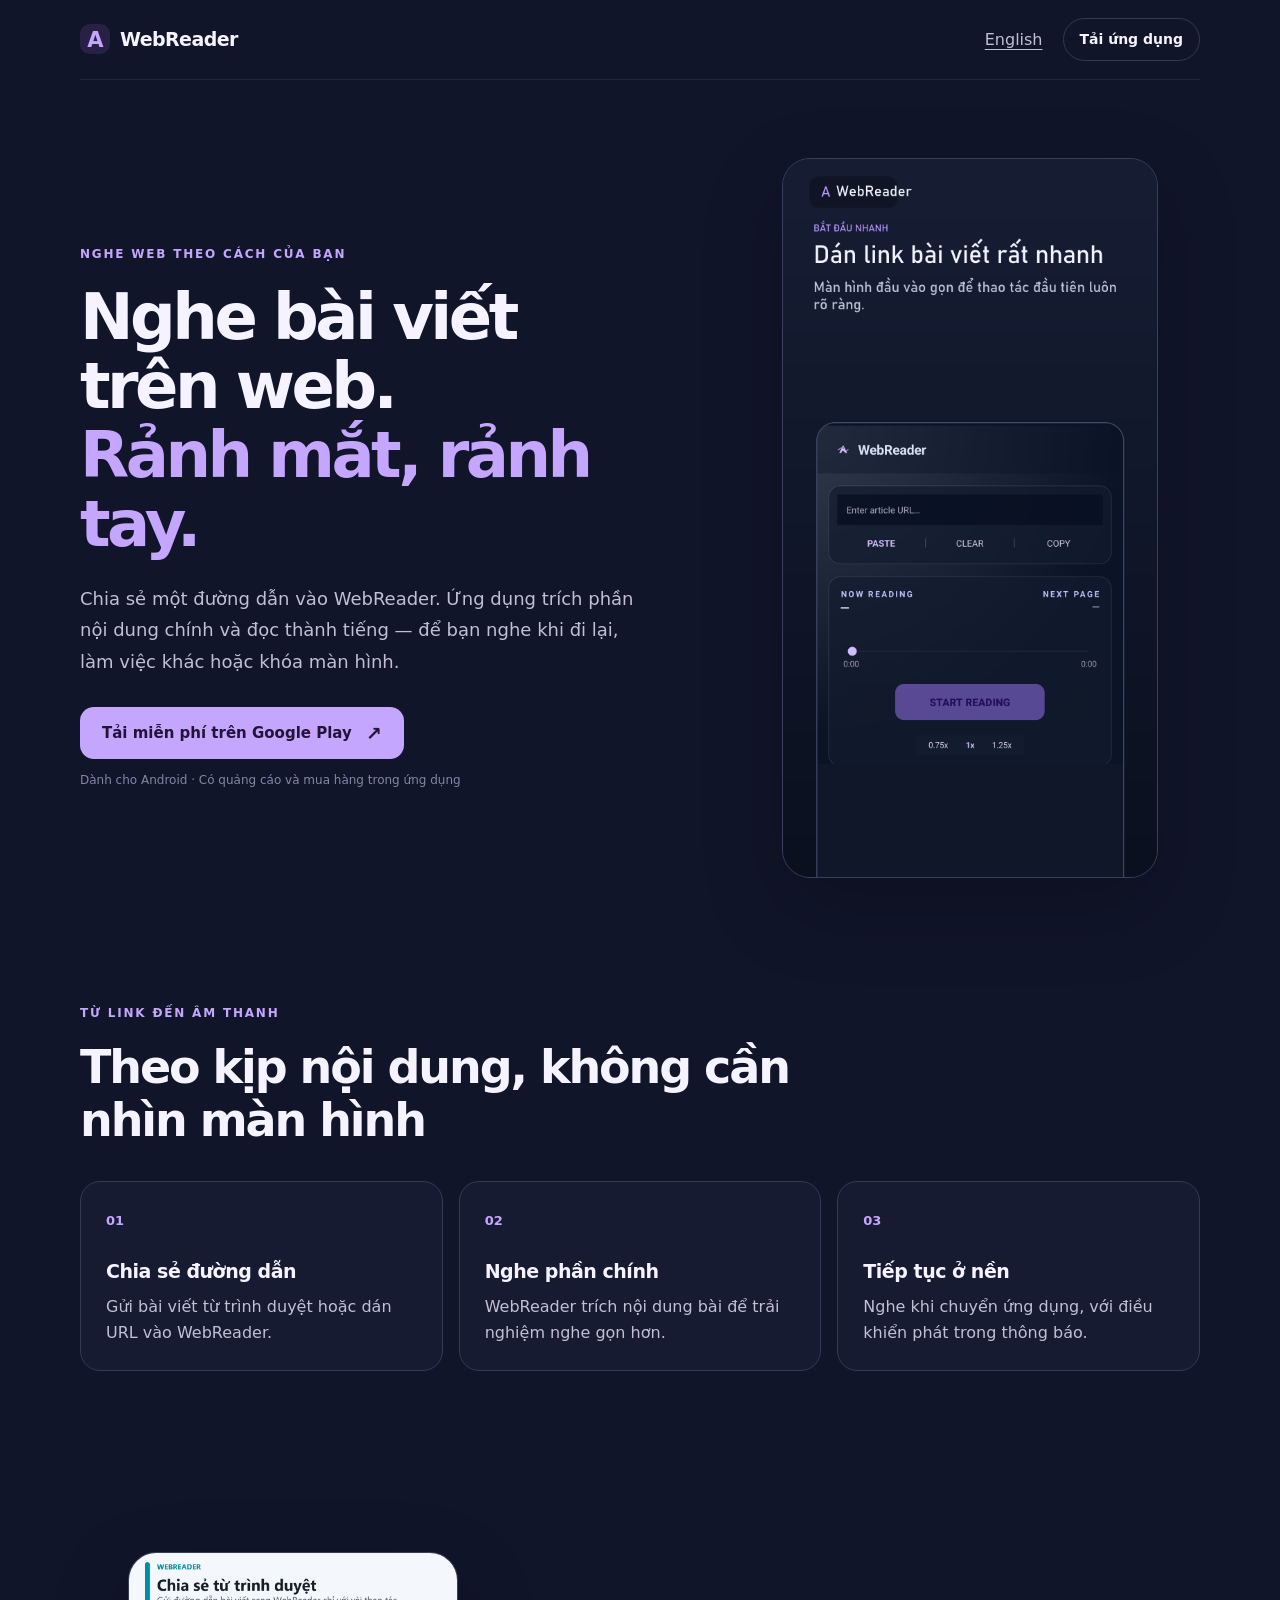
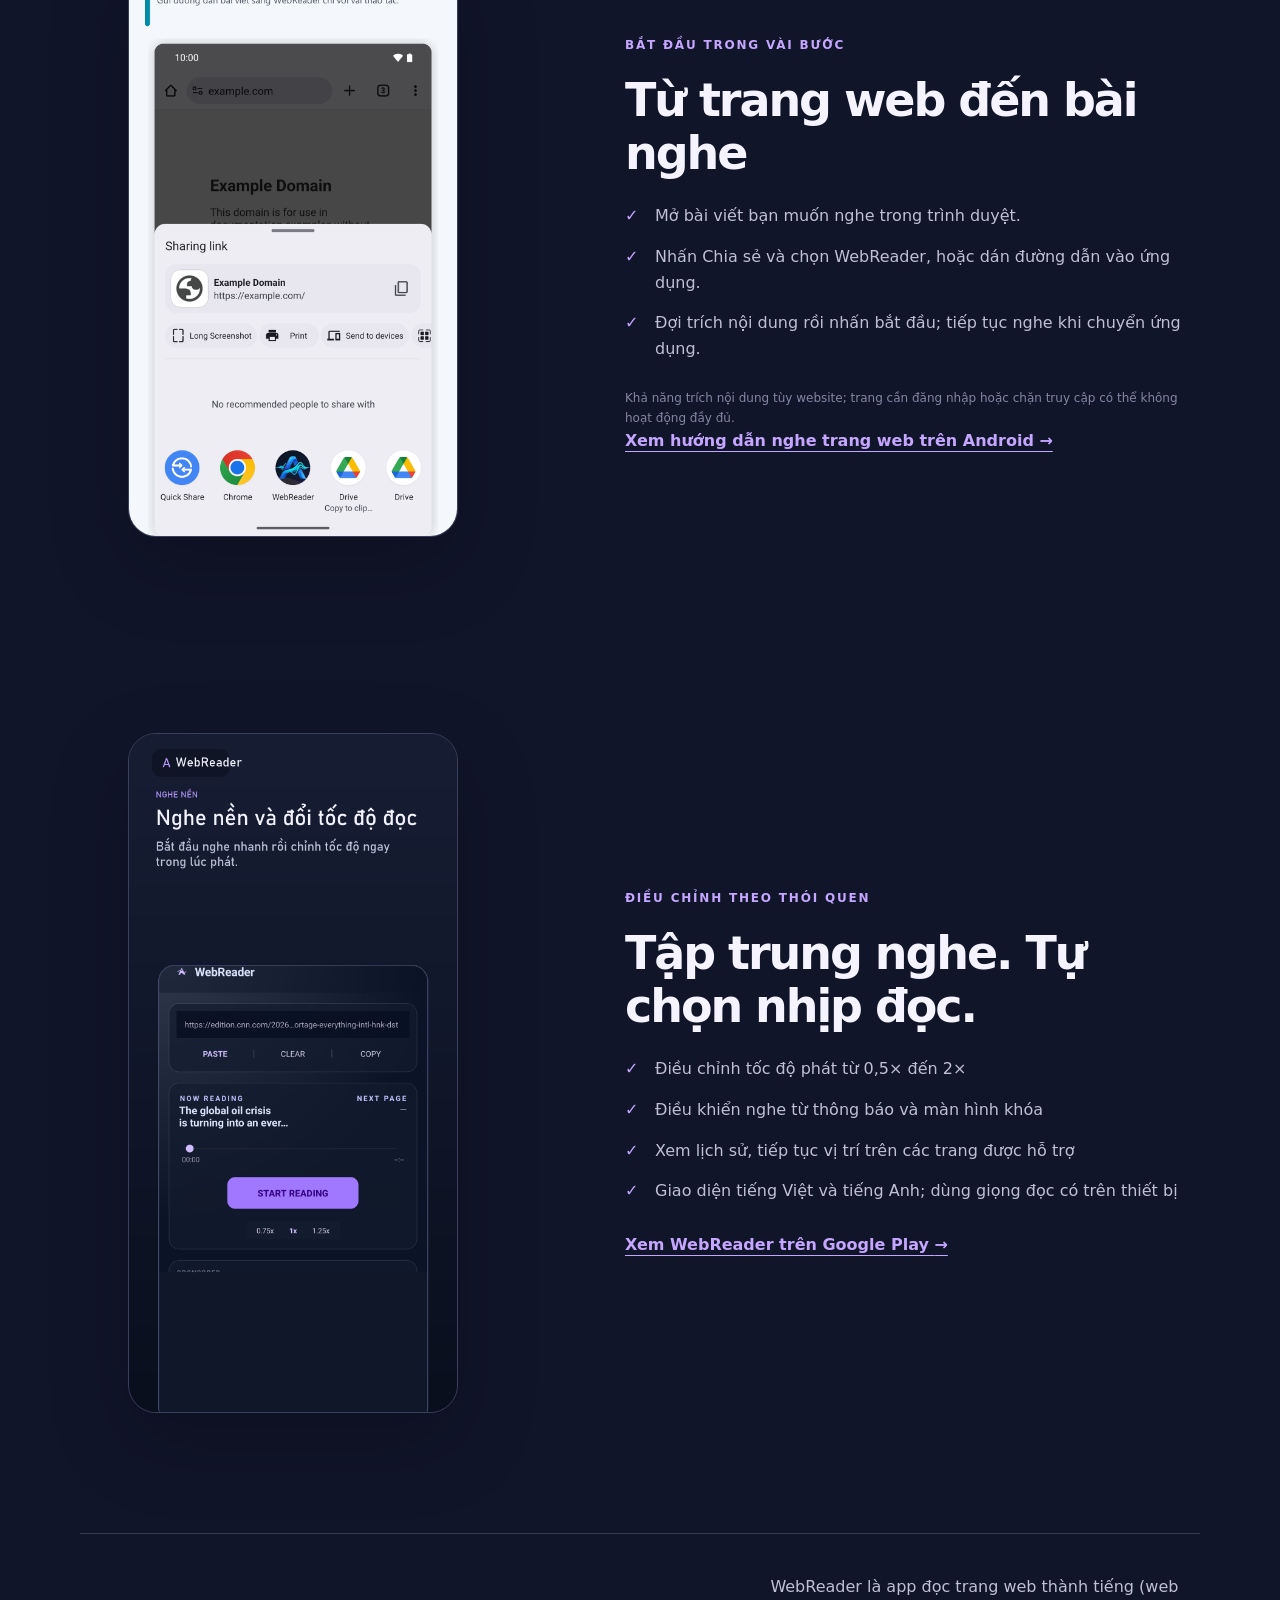
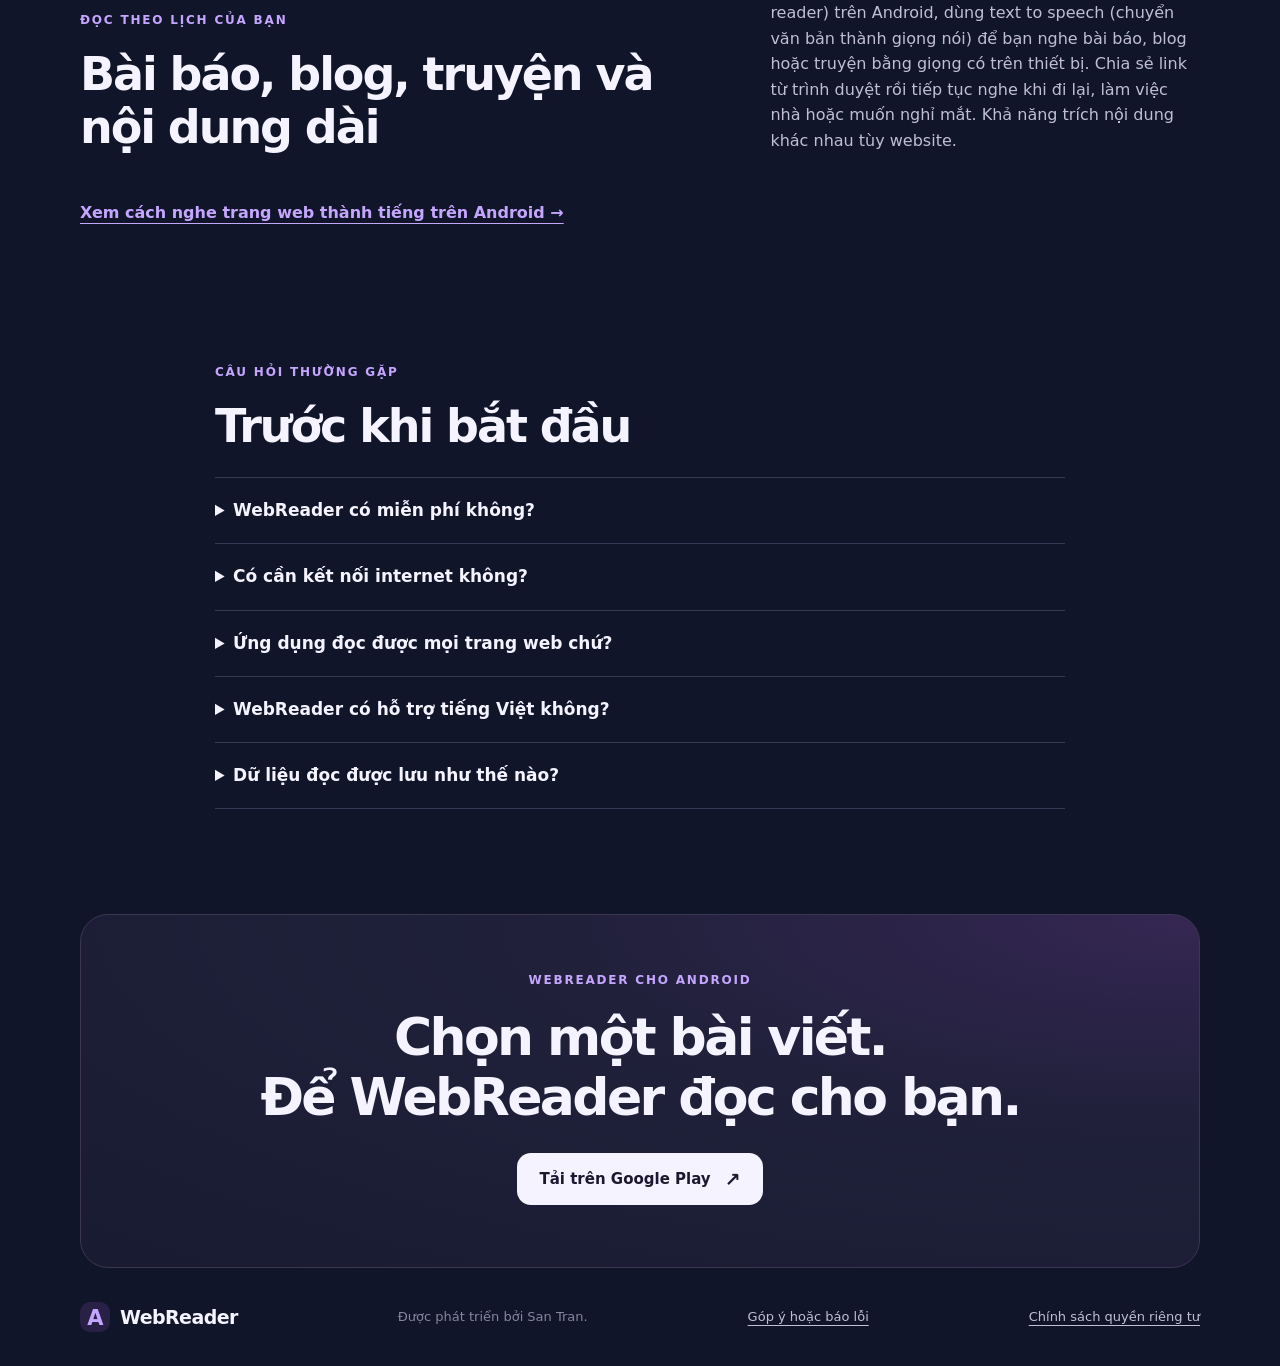
==== index.html @ 14d3d0b8 "Show the WebReader sharing workflow" ====
<!doctype html>
<html lang="vi">
  <head>
    <meta charset="utf-8">
    <meta name="viewport" content="width=device-width, initial-scale=1">
    <meta name="theme-color" content="#11152a">
    <meta name="google-site-verification" content="oUvBP5Vbdr_uQCwj5ApXAE2KVaRM1MOTeMYFkw8hy3c">
    <title>WebReader — App đọc trang web thành tiếng cho Android</title>
    <meta name="description" content="WebReader là app đọc trang web thành tiếng (web reader) trên Android, dùng text to speech để nghe bài viết với phát nền và chỉnh tốc độ.">
    <link rel="canonical" href="https://santndev.github.io/webreader-site/">
    <link rel="alternate" hreflang="vi-VN" href="https://santndev.github.io/webreader-site/">
    <link rel="alternate" hreflang="en-US" href="https://santndev.github.io/webreader-site/en-us/">
    <link rel="alternate" hreflang="x-default" href="https://santndev.github.io/webreader-site/">
    <meta property="og:type" content="website">
    <meta property="og:site_name" content="WebReader">
    <meta property="og:title" content="Nghe bài viết trên web bằng WebReader">
    <meta property="og:description" content="Chia sẻ một đường dẫn. Nghe bài viết khi đi lại, làm việc khác hoặc nghỉ mắt.">
    <meta property="og:url" content="https://santndev.github.io/webreader-site/">
    <meta property="og:image" content="https://santndev.github.io/webreader-site/assets/og-vi.png">
    <meta name="twitter:card" content="summary_large_image">
    <link rel="stylesheet" href="assets/site.css">
    <script type="application/ld+json">
      {"@context":"https://schema.org","@type":"SoftwareApplication","name":"WebReader: Đọc web thành tiếng","applicationCategory":"ProductivityApplication","operatingSystem":"Android","inLanguage":["vi","en"],"url":"https://santndev.github.io/webreader-site/","downloadUrl":"https://play.google.com/store/apps/details?id=com.tripslay.autoreadweb","sameAs":"https://play.google.com/store/apps/details?id=com.tripslay.autoreadweb"}
    </script>
  </head>
  <body>
    <a class="skip-link" href="#main">Đến nội dung chính</a>
    <header class="topbar wrap">
      <a class="brand" href="./" aria-label="WebReader trang chủ"><span class="brand-mark" aria-hidden="true">A</span> WebReader</a>
      <nav aria-label="Điều hướng chính">
        <a class="language" href="en-us/" lang="en">English</a>
        <a class="nav-cta" href="https://play.google.com/store/apps/details?id=com.tripslay.autoreadweb&amp;referrer=utm_source%3Dwebreader_site%26utm_campaign%3Dseo_launch_2026%26utm_content%3Dvi_page">Tải ứng dụng</a>
      </nav>
    </header>

    <main id="main">
      <section class="hero wrap">
        <div class="hero-copy">
          <p class="eyebrow">NGHE WEB THEO CÁCH CỦA BẠN</p>
          <h1>Nghe bài viết trên web.<br><span>Rảnh mắt, rảnh tay.</span></h1>
          <p class="lede">Chia sẻ một đường dẫn vào WebReader. Ứng dụng trích phần nội dung chính và đọc thành tiếng — để bạn nghe khi đi lại, làm việc khác hoặc khóa màn hình.</p>
          <a class="button" href="https://play.google.com/store/apps/details?id=com.tripslay.autoreadweb&amp;referrer=utm_source%3Dwebreader_site%26utm_campaign%3Dseo_launch_2026%26utm_content%3Dvi_hero">Tải miễn phí trên Google Play <span aria-hidden="true">↗</span></a>
          <p class="fine-print">Dành cho Android · Có quảng cáo và mua hàng trong ứng dụng</p>
        </div>
        <figure class="screen hero-screen">
          <img src="assets/vi-home.png" width="1080" height="2400" alt="Màn hình WebReader với ô nhập đường dẫn bài viết và nút bắt đầu đọc" fetchpriority="high">
        </figure>
      </section>

      <section class="benefits wrap" aria-labelledby="benefits-title">
        <p class="eyebrow">TỪ LINK ĐẾN ÂM THANH</p>
        <h2 id="benefits-title">Theo kịp nội dung, không cần nhìn màn hình</h2>
        <div class="benefit-grid">
          <article class="benefit"><span class="number">01</span><h3>Chia sẻ đường dẫn</h3><p>Gửi bài viết từ trình duyệt hoặc dán URL vào WebReader.</p></article>
          <article class="benefit"><span class="number">02</span><h3>Nghe phần chính</h3><p>WebReader trích nội dung bài để trải nghiệm nghe gọn hơn.</p></article>
          <article class="benefit"><span class="number">03</span><h3>Tiếp tục ở nền</h3><p>Nghe khi chuyển ứng dụng, với điều khiển phát trong thông báo.</p></article>
        </div>
      </section>

      <section class="feature wrap" aria-labelledby="how-title">
        <figure class="screen feature-screen">
          <img src="assets/vi-share.png" width="1080" height="2400" alt="Chia sẻ liên kết bài viết từ trình duyệt vào WebReader" loading="lazy">
        </figure>
        <div class="feature-copy">
          <p class="eyebrow">BẮT ĐẦU TRONG VÀI BƯỚC</p>
          <h2 id="how-title">Từ trang web đến bài nghe</h2>
          <ol class="check-list">
            <li>Mở bài viết bạn muốn nghe trong trình duyệt.</li>
            <li>Nhấn Chia sẻ và chọn WebReader, hoặc dán đường dẫn vào ứng dụng.</li>
            <li>Đợi trích nội dung rồi nhấn bắt đầu; tiếp tục nghe khi chuyển ứng dụng.</li>
          </ol>
          <p class="fine-print">Khả năng trích nội dung tùy website; trang cần đăng nhập hoặc chặn truy cập có thể không hoạt động đầy đủ.</p>
          <a class="text-link" href="listen-to-web-pages-android/">Xem hướng dẫn nghe trang web trên Android →</a>
        </div>
      </section>

      <section class="feature wrap">
        <figure class="screen feature-screen">
          <img src="assets/vi-listen.png" width="1080" height="2400" alt="WebReader hiển thị bài viết đang nghe, thanh tiến độ và nút điều khiển phát" loading="lazy">
        </figure>
        <div class="feature-copy">
          <p class="eyebrow">ĐIỀU CHỈNH THEO THÓI QUEN</p>
          <h2>Tập trung nghe. Tự chọn nhịp đọc.</h2>
          <ul class="check-list">
            <li>Điều chỉnh tốc độ phát từ 0,5× đến 2×</li>
            <li>Điều khiển nghe từ thông báo và màn hình khóa</li>
            <li>Xem lịch sử, tiếp tục vị trí trên các trang được hỗ trợ</li>
            <li>Giao diện tiếng Việt và tiếng Anh; dùng giọng đọc có trên thiết bị</li>
          </ul>
          <a class="text-link" href="https://play.google.com/store/apps/details?id=com.tripslay.autoreadweb&amp;referrer=utm_source%3Dwebreader_site%26utm_campaign%3Dseo_launch_2026%26utm_content%3Dvi_features">Xem WebReader trên Google Play <span aria-hidden="true">→</span></a>
        </div>
      </section>

      <section class="use-cases wrap">
        <div><p class="eyebrow">ĐỌC THEO LỊCH CỦA BẠN</p><h2>Bài báo, blog, truyện và nội dung dài</h2></div>
        <p>WebReader là app đọc trang web thành tiếng (web reader) trên Android, dùng text to speech (chuyển văn bản thành giọng nói) để bạn nghe bài báo, blog hoặc truyện bằng giọng có trên thiết bị. Chia sẻ link từ trình duyệt rồi tiếp tục nghe khi đi lại, làm việc nhà hoặc muốn nghỉ mắt. Khả năng trích nội dung khác nhau tùy website.</p>
        <p><a class="text-link" href="listen-to-web-pages-android/">Xem cách nghe trang web thành tiếng trên Android →</a></p>
      </section>

      <section class="faq wrap" aria-labelledby="faq-title">
        <p class="eyebrow">CÂU HỎI THƯỜNG GẶP</p>
        <h2 id="faq-title">Trước khi bắt đầu</h2>
        <details><summary>WebReader có miễn phí không?</summary><p>Có thể tải ứng dụng miễn phí. Ứng dụng có quảng cáo và một số tính năng mua trong ứng dụng; Google Play hiển thị giá và thông tin trước khi mua.</p></details>
        <details><summary>Có cần kết nối internet không?</summary><p>Cần internet để tải nội dung từ đường dẫn web. Giọng đọc có thể cần mạng hoặc hoạt động ngoại tuyến tùy vào giọng và bộ máy TTS trên thiết bị.</p></details>
        <details><summary>Ứng dụng đọc được mọi trang web chứ?</summary><p>Không phải lúc nào cũng vậy. Trang yêu cầu đăng nhập, chặn truy cập hoặc tải nội dung theo cách đặc biệt có thể không trích được đầy đủ.</p></details>
        <details><summary>WebReader có hỗ trợ tiếng Việt không?</summary><p>Có giao diện tiếng Việt và tiếng Anh. Giọng đọc phụ thuộc vào các giọng TTS được cài đặt và hỗ trợ trên thiết bị Android.</p></details>
        <details><summary>Dữ liệu đọc được lưu như thế nào?</summary><p>Lịch sử và tiến độ đọc được lưu trên thiết bị. Google Ads và Firebase có thể xử lý một số dữ liệu thiết bị, hoạt động ứng dụng và chẩn đoán. Đọc <a href="privacy-policy.html">Chính sách quyền riêng tư</a> để biết chi tiết.</p></details>
      </section>

      <section class="last-cta wrap">
        <p class="eyebrow">WEBREADER CHO ANDROID</p>
        <h2>Chọn một bài viết.<br>Để WebReader đọc cho bạn.</h2>
        <a class="button button-light" href="https://play.google.com/store/apps/details?id=com.tripslay.autoreadweb&amp;referrer=utm_source%3Dwebreader_site%26utm_campaign%3Dseo_launch_2026%26utm_content%3Dvi_footer">Tải trên Google Play <span aria-hidden="true">↗</span></a>
      </section>
    </main>

    <footer class="footer wrap"><a class="brand" href="./"><span class="brand-mark" aria-hidden="true">A</span> WebReader</a><p>Được phát triển bởi San Tran.</p><a href="mailto:admin@tripslay.com?subject=G%C3%B3p%20%C3%BD%20WebReader">Góp ý hoặc báo lỗi</a><a href="privacy-policy.html">Chính sách quyền riêng tư</a></footer>
  </body>
</html>
---- assets/site.css ----
:root {
  color-scheme: dark;
  --ink: #f4f3ff;
  --muted: #c0bfd4;
  --muted-dark: #8585a4;
  --surface: #171b32;
  --surface-raised: #1e2340;
  --purple: #c5a6ff;
  --purple-dark: #22143d;
  --line: #343954;
  --page: #11152a;
  font-family: Inter, ui-sans-serif, system-ui, -apple-system, BlinkMacSystemFont, "Segoe UI", sans-serif;
  font-synthesis: none;
  text-rendering: optimizeLegibility;
}

* { box-sizing: border-box; }
html { scroll-behavior: smooth; }
body { margin: 0; background: var(--page); color: var(--ink); line-height: 1.6; }
a { color: inherit; }
a:focus-visible, summary:focus-visible { outline: 3px solid var(--purple); outline-offset: 4px; }
.wrap { width: min(1120px, calc(100% - 48px)); margin-inline: auto; }
.skip-link { position: absolute; top: 8px; left: 8px; z-index: 5; padding: 10px 16px; transform: translateY(-150%); background: white; color: #111; }
.skip-link:focus { transform: translateY(0); }
.topbar { min-height: 80px; display: flex; align-items: center; justify-content: space-between; gap: 24px; border-bottom: 1px solid rgb(255 255 255 / 7%); }
.brand { display: inline-flex; align-items: center; gap: 10px; color: var(--ink); font-size: 19px; font-weight: 750; text-decoration: none; letter-spacing: -.03em; }
.brand-mark { display: grid; width: 30px; height: 30px; place-items: center; border-radius: 10px; background: #292145; color: var(--purple); font-size: 21px; }
nav { display: flex; align-items: center; gap: 20px; }
.language, .footer a:not(.brand) { color: var(--muted); text-decoration-thickness: 1px; text-underline-offset: 4px; }
.nav-cta { padding: 9px 16px; border: 1px solid var(--line); border-radius: 999px; color: var(--ink); font-size: 14px; font-weight: 650; text-decoration: none; }
.hero { display: grid; grid-template-columns: 1.1fr .9fr; align-items: center; gap: clamp(38px, 8vw, 96px); padding-block: 78px 96px; }
.hero-copy { max-width: 590px; }
.eyebrow { margin: 0 0 18px; color: var(--purple); font-size: 12px; font-weight: 760; letter-spacing: .15em; }
h1, h2, h3, p { margin-top: 0; }
h1 { margin-bottom: 24px; font-size: clamp(38px, 5.1vw, 64px); line-height: 1.08; letter-spacing: -.055em; }
h1 span { color: var(--purple); }
.lede { max-width: 565px; margin-bottom: 30px; color: var(--muted); font-size: 18px; line-height: 1.75; }
.button { display: inline-flex; align-items: center; gap: 14px; min-height: 52px; padding: 0 22px; border-radius: 14px; background: var(--purple); color: #211437; font-size: 15px; font-weight: 780; text-decoration: none; transition: transform .18s ease, background .18s ease; }
.button:hover { transform: translateY(-2px); background: #d3bcff; }
.button span { font-size: 19px; }
.fine-print { margin: 12px 0 0; color: var(--muted-dark); font-size: 12px; }
.screen { margin: 0; overflow: hidden; border: 1px solid #3a3f5d; border-radius: 28px; background: var(--surface); box-shadow: 0 28px 80px rgb(0 0 0 / 24%); }
.screen img { display: block; width: 100%; height: auto; }
.hero-screen { width: min(100%, 376px); justify-self: center; max-height: 720px; }
.benefits { padding-block: 30px 105px; }
.benefits h2, .feature h2, .use-cases h2, .faq h2 { max-width: 760px; margin-bottom: 34px; font-size: clamp(30px, 4vw, 46px); line-height: 1.15; letter-spacing: -.045em; }
.benefit-grid { display: grid; grid-template-columns: repeat(3, 1fr); gap: 16px; }
.benefit { min-height: 190px; padding: 25px; border: 1px solid var(--line); border-radius: 20px; background: var(--surface); }
.number { display: inline-flex; margin-bottom: 24px; color: var(--purple); font-size: 13px; font-weight: 750; }
.benefit h3 { margin-bottom: 8px; font-size: 19px; letter-spacing: -.025em; }
.benefit p, .use-cases > p { margin-bottom: 0; color: var(--muted); }
.feature { display: grid; grid-template-columns: .85fr 1.15fr; align-items: center; gap: clamp(44px, 10vw, 120px); padding-block: 76px 120px; }
.feature-screen { width: min(100%, 330px); justify-self: center; max-height: 680px; }
.feature-copy h2 { margin-bottom: 24px; }
.check-list { display: grid; gap: 15px; margin: 0 0 28px; padding: 0; list-style: none; color: var(--muted); }
.check-list li { position: relative; padding-left: 30px; }
.check-list li::before { position: absolute; left: 0; color: var(--purple); content: "✓"; font-weight: 800; }
.text-link { color: var(--purple); font-weight: 680; text-decoration-thickness: 1px; text-underline-offset: 5px; }
.use-cases { display: grid; grid-template-columns: 1.2fr .8fr; align-items: end; gap: 46px; padding-block: 40px 96px; border-top: 1px solid var(--line); }
.use-cases h2 { margin-bottom: 0; }
.faq { max-width: 850px; padding-block: 42px 105px; }
.faq h2 { margin-bottom: 24px; }
.faq details { border-top: 1px solid var(--line); }
.faq details:last-child { border-bottom: 1px solid var(--line); }
.faq summary { padding: 19px 30px 19px 0; cursor: pointer; font-size: 17px; font-weight: 650; }
.faq details p { max-width: 720px; padding: 0 30px 18px 0; color: var(--muted); }
.faq details p a { color: var(--purple); }
.last-cta { padding: 56px 24px 62px; border: 1px solid #3d3653; border-radius: 28px; background: radial-gradient(ellipse at top right, #352753 0, #20203a 42%, #191b32 100%); text-align: center; }
.last-cta h2 { margin: 0 auto 26px; font-size: clamp(33px, 5vw, 52px); line-height: 1.14; letter-spacing: -.05em; }
.button-light { background: var(--ink); color: #1d1830; }
.button-light:hover { background: white; }
.footer { display: flex; align-items: center; justify-content: space-between; gap: 22px; padding-block: 34px; color: var(--muted-dark); font-size: 13px; }
.footer p { margin: 0; }

@media (max-width: 760px) {
  .wrap { width: min(100% - 36px, 560px); }
  .topbar { min-height: 68px; }
  .topbar nav { gap: 13px; }
  .brand { font-size: 17px; }
  .nav-cta { padding: 8px 12px; font-size: 12px; }
  .hero { grid-template-columns: 1fr; gap: 42px; padding-block: 58px 74px; }
  h1 { font-size: clamp(39px, 10vw, 56px); }
  .lede { font-size: 16px; }
  .hero-screen { width: min(82%, 330px); }
  .benefits { padding-bottom: 72px; }
  .benefit-grid { grid-template-columns: 1fr; }
  .benefit { min-height: 0; }
  .number { margin-bottom: 13px; }
  .feature { grid-template-columns: 1fr; gap: 40px; padding-block: 30px 76px; }
  .feature-screen { width: min(76%, 290px); }
  .use-cases { grid-template-columns: 1fr; gap: 20px; padding-block: 30px 72px; }
  .faq { padding-block: 32px 74px; }
  .footer { flex-wrap: wrap; }
  .footer p { order: 3; flex-basis: 100%; }
}

@media (prefers-reduced-motion: reduce) {
  html { scroll-behavior: auto; }
  *, *::before, *::after { transition-duration: .01ms !important; }
}
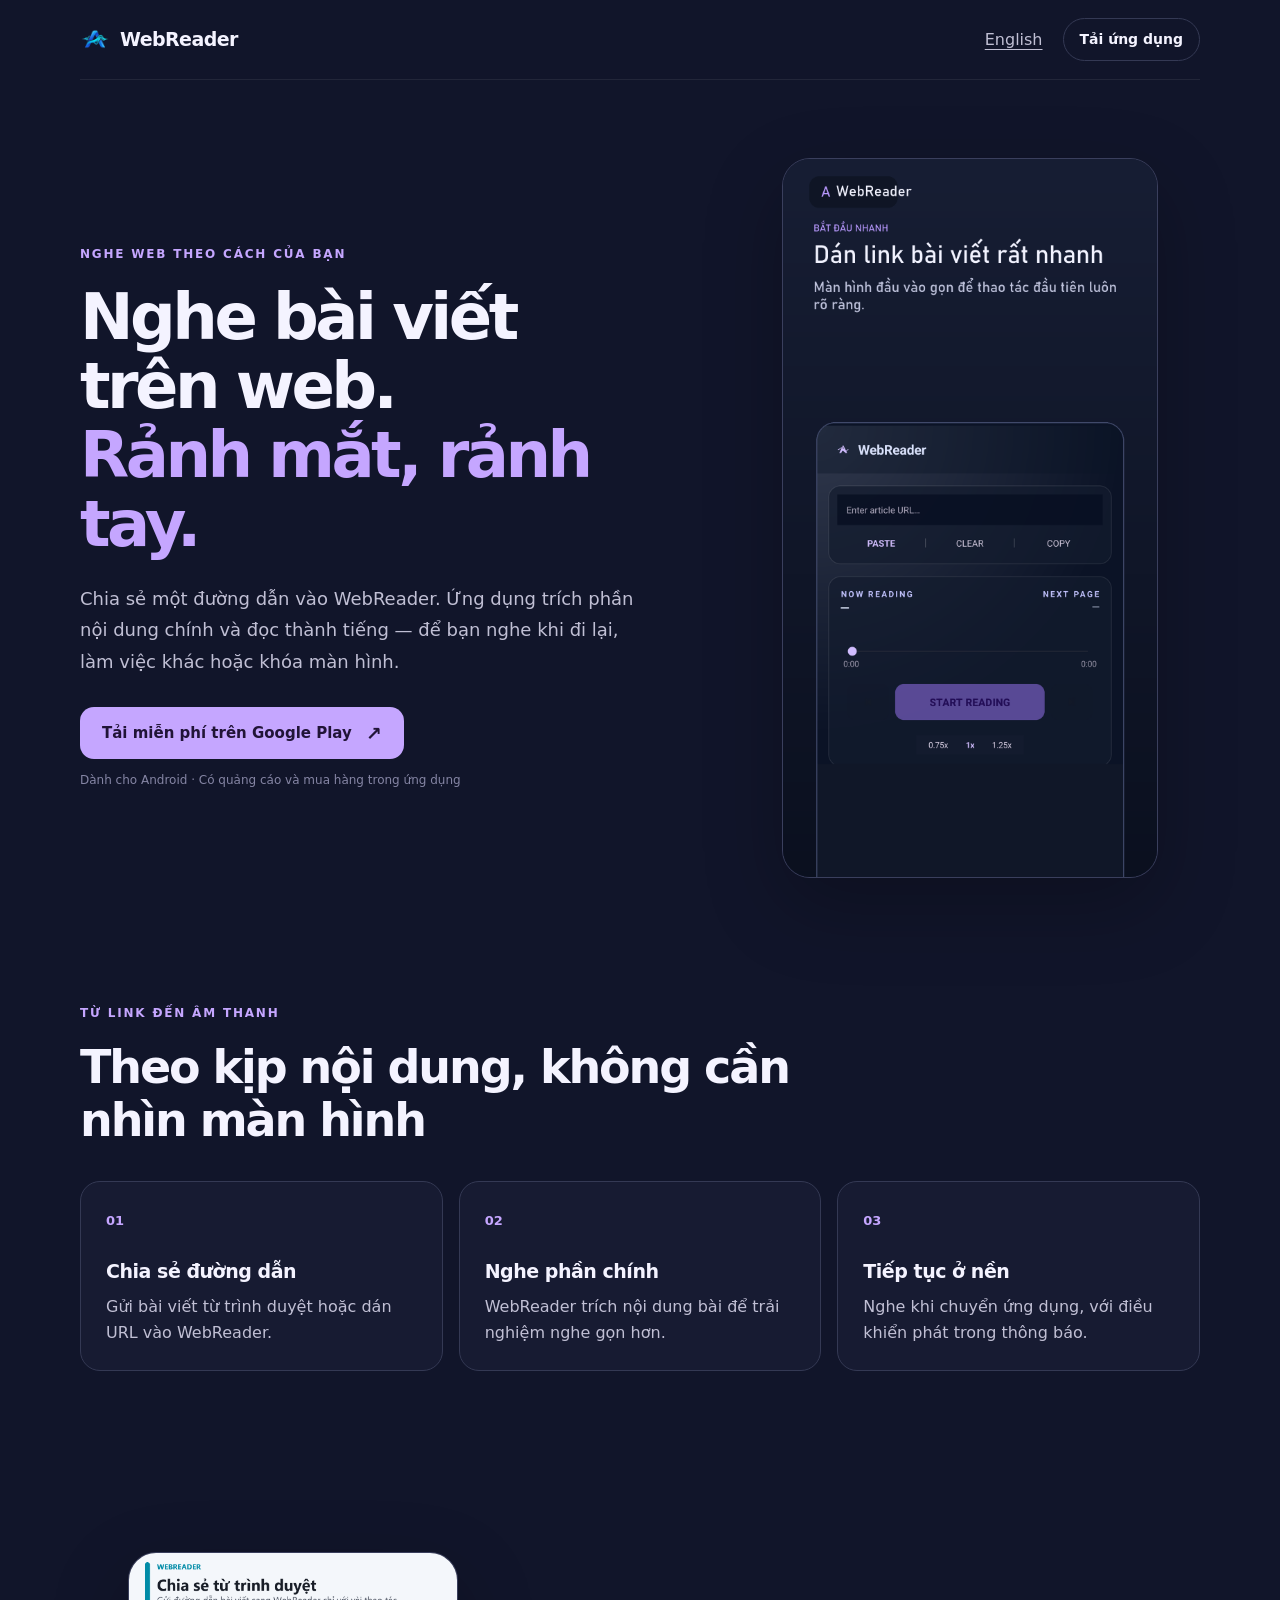
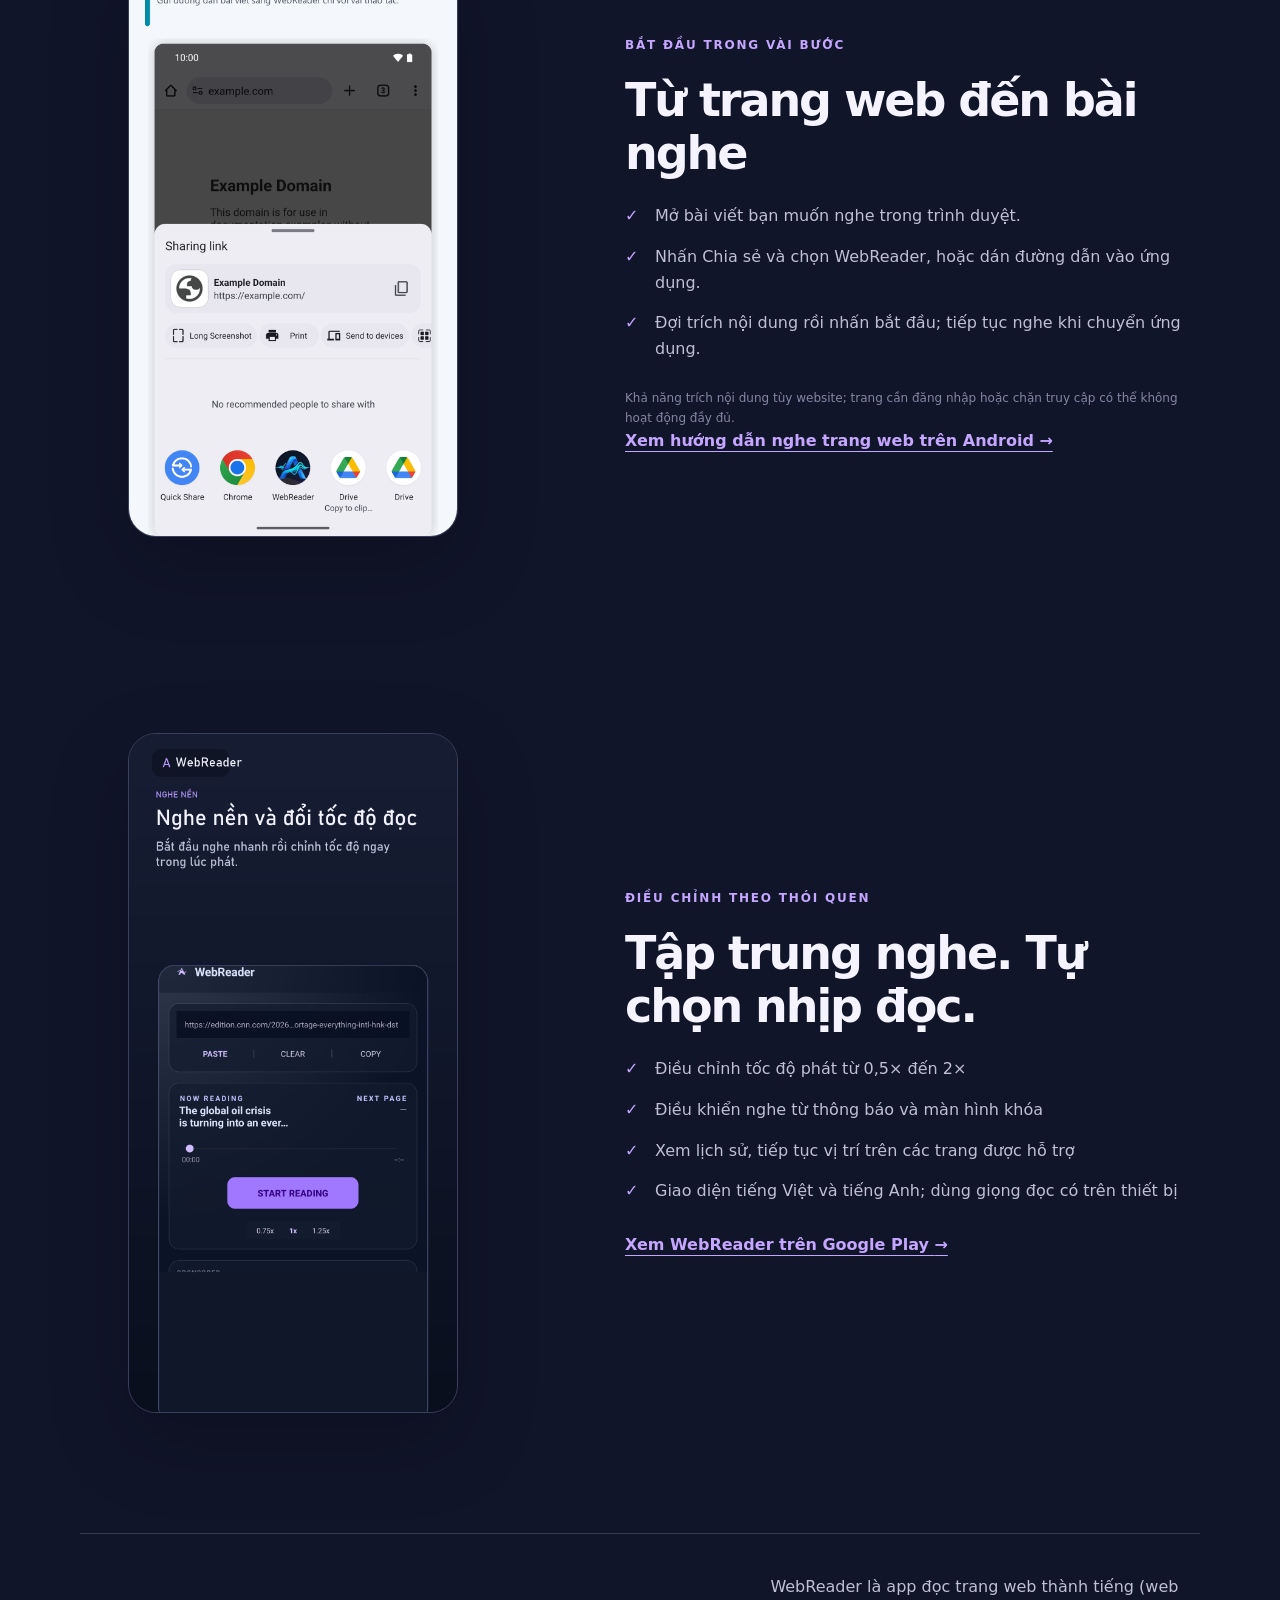
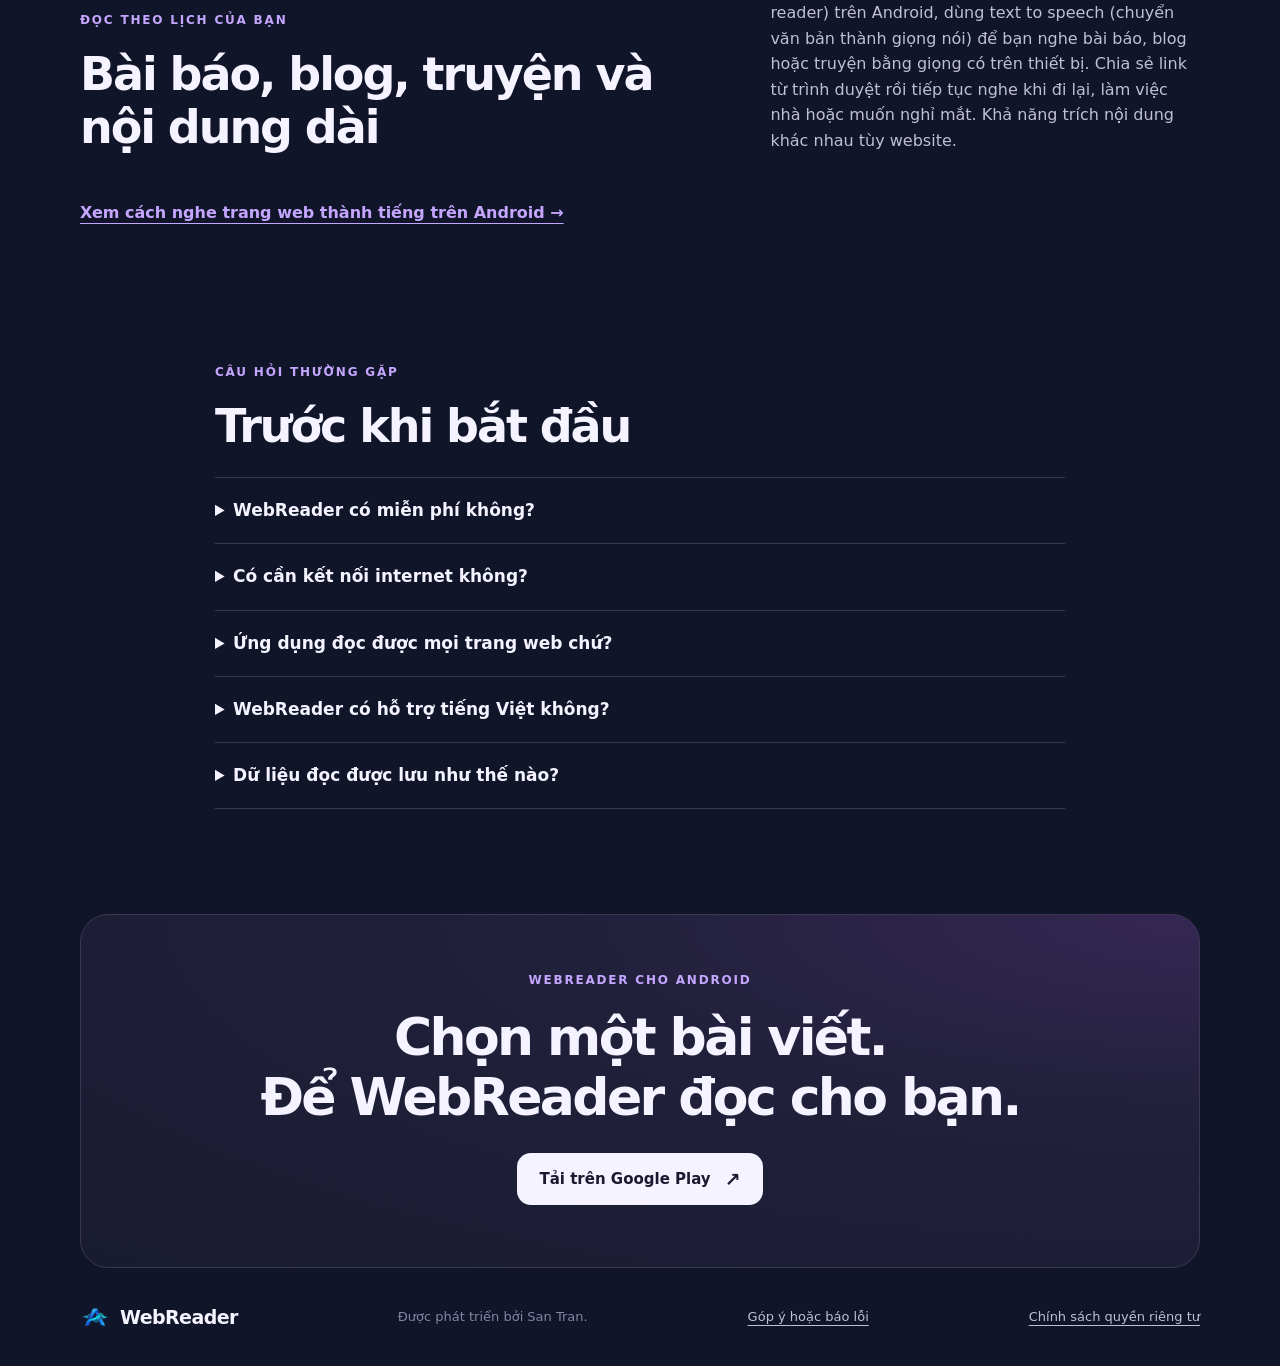
==== commit a6ee5772: "Use the Android app logo on the website" ====
--- a/index.html
+++ b/index.html
@@ -4,6 +4,7 @@
     <meta charset="utf-8">
     <meta name="viewport" content="width=device-width, initial-scale=1">
     <meta name="theme-color" content="#11152a">
+    <link rel="icon" type="image/png" href="assets/favicon.png">
     <meta name="google-site-verification" content="oUvBP5Vbdr_uQCwj5ApXAE2KVaRM1MOTeMYFkw8hy3c">
     <title>WebReader — App đọc trang web thành tiếng cho Android</title>
     <meta name="description" content="WebReader là app đọc trang web thành tiếng (web reader) trên Android, dùng text to speech để nghe bài viết với phát nền và chỉnh tốc độ.">
@@ -26,7 +27,7 @@
   <body>
     <a class="skip-link" href="#main">Đến nội dung chính</a>
     <header class="topbar wrap">
-      <a class="brand" href="./" aria-label="WebReader trang chủ"><span class="brand-mark" aria-hidden="true">A</span> WebReader</a>
+      <a class="brand" href="./" aria-label="WebReader trang chủ"><img class="brand-logo" src="assets/app-logo.png" alt="" width="30" height="30"> WebReader</a>
       <nav aria-label="Điều hướng chính">
         <a class="language" href="en-us/" lang="en">English</a>
         <a class="nav-cta" href="https://play.google.com/store/apps/details?id=com.tripslay.autoreadweb&amp;referrer=utm_source%3Dwebreader_site%26utm_campaign%3Dseo_launch_2026%26utm_content%3Dvi_page">Tải ứng dụng</a>
@@ -114,6 +115,6 @@
       </section>
     </main>
 
-    <footer class="footer wrap"><a class="brand" href="./"><span class="brand-mark" aria-hidden="true">A</span> WebReader</a><p>Được phát triển bởi San Tran.</p><a href="mailto:admin@tripslay.com?subject=G%C3%B3p%20%C3%BD%20WebReader">Góp ý hoặc báo lỗi</a><a href="privacy-policy.html">Chính sách quyền riêng tư</a></footer>
+    <footer class="footer wrap"><a class="brand" href="./"><img class="brand-logo" src="assets/app-logo.png" alt="" width="30" height="30"> WebReader</a><p>Được phát triển bởi San Tran.</p><a href="mailto:admin@tripslay.com?subject=G%C3%B3p%20%C3%BD%20WebReader">Góp ý hoặc báo lỗi</a><a href="privacy-policy.html">Chính sách quyền riêng tư</a></footer>
   </body>
 </html>
--- a/assets/site.css
+++ b/assets/site.css
@@ -24,7 +24,7 @@
 .skip-link:focus { transform: translateY(0); }
 .topbar { min-height: 80px; display: flex; align-items: center; justify-content: space-between; gap: 24px; border-bottom: 1px solid rgb(255 255 255 / 7%); }
 .brand { display: inline-flex; align-items: center; gap: 10px; color: var(--ink); font-size: 19px; font-weight: 750; text-decoration: none; letter-spacing: -.03em; }
-.brand-mark { display: grid; width: 30px; height: 30px; place-items: center; border-radius: 10px; background: #292145; color: var(--purple); font-size: 21px; }
+.brand-logo { display: block; width: 30px; height: 30px; object-fit: contain; }
 nav { display: flex; align-items: center; gap: 20px; }
 .language, .footer a:not(.brand) { color: var(--muted); text-decoration-thickness: 1px; text-underline-offset: 4px; }
 .nav-cta { padding: 9px 16px; border: 1px solid var(--line); border-radius: 999px; color: var(--ink); font-size: 14px; font-weight: 650; text-decoration: none; }
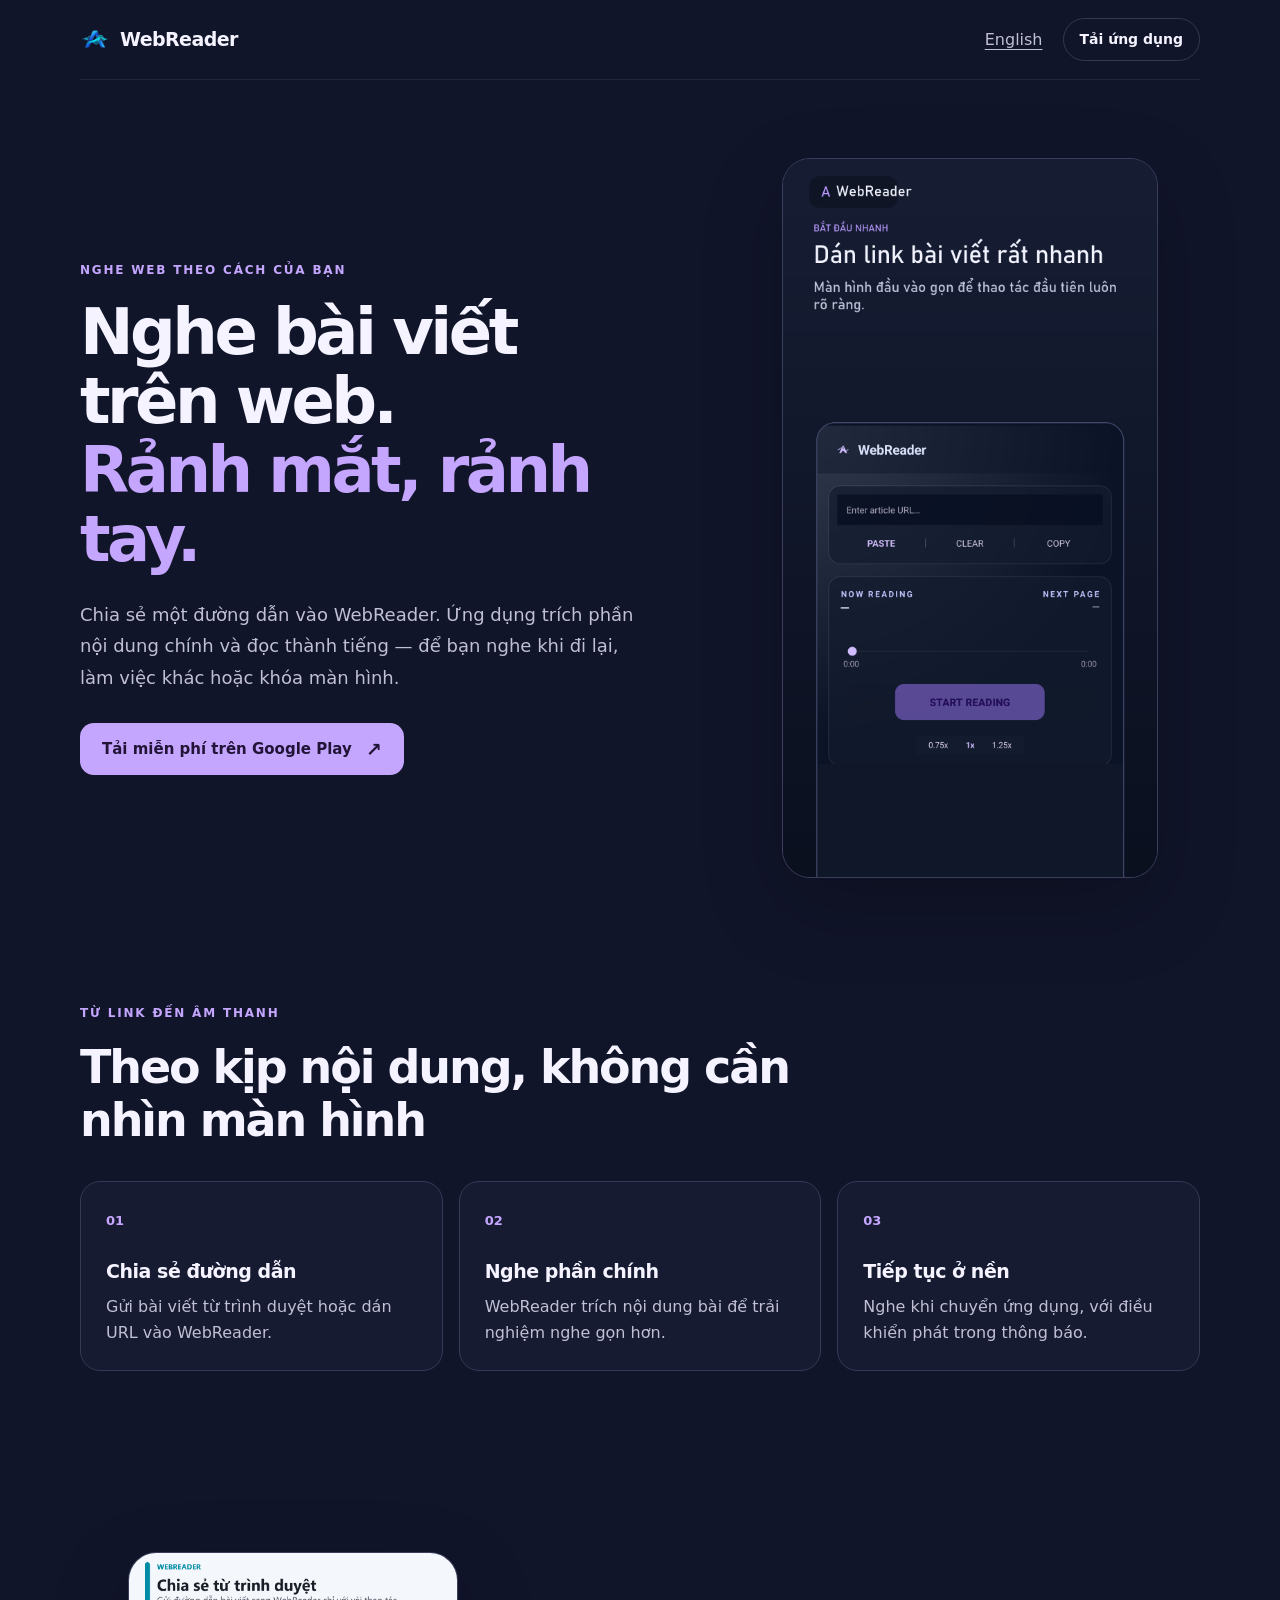
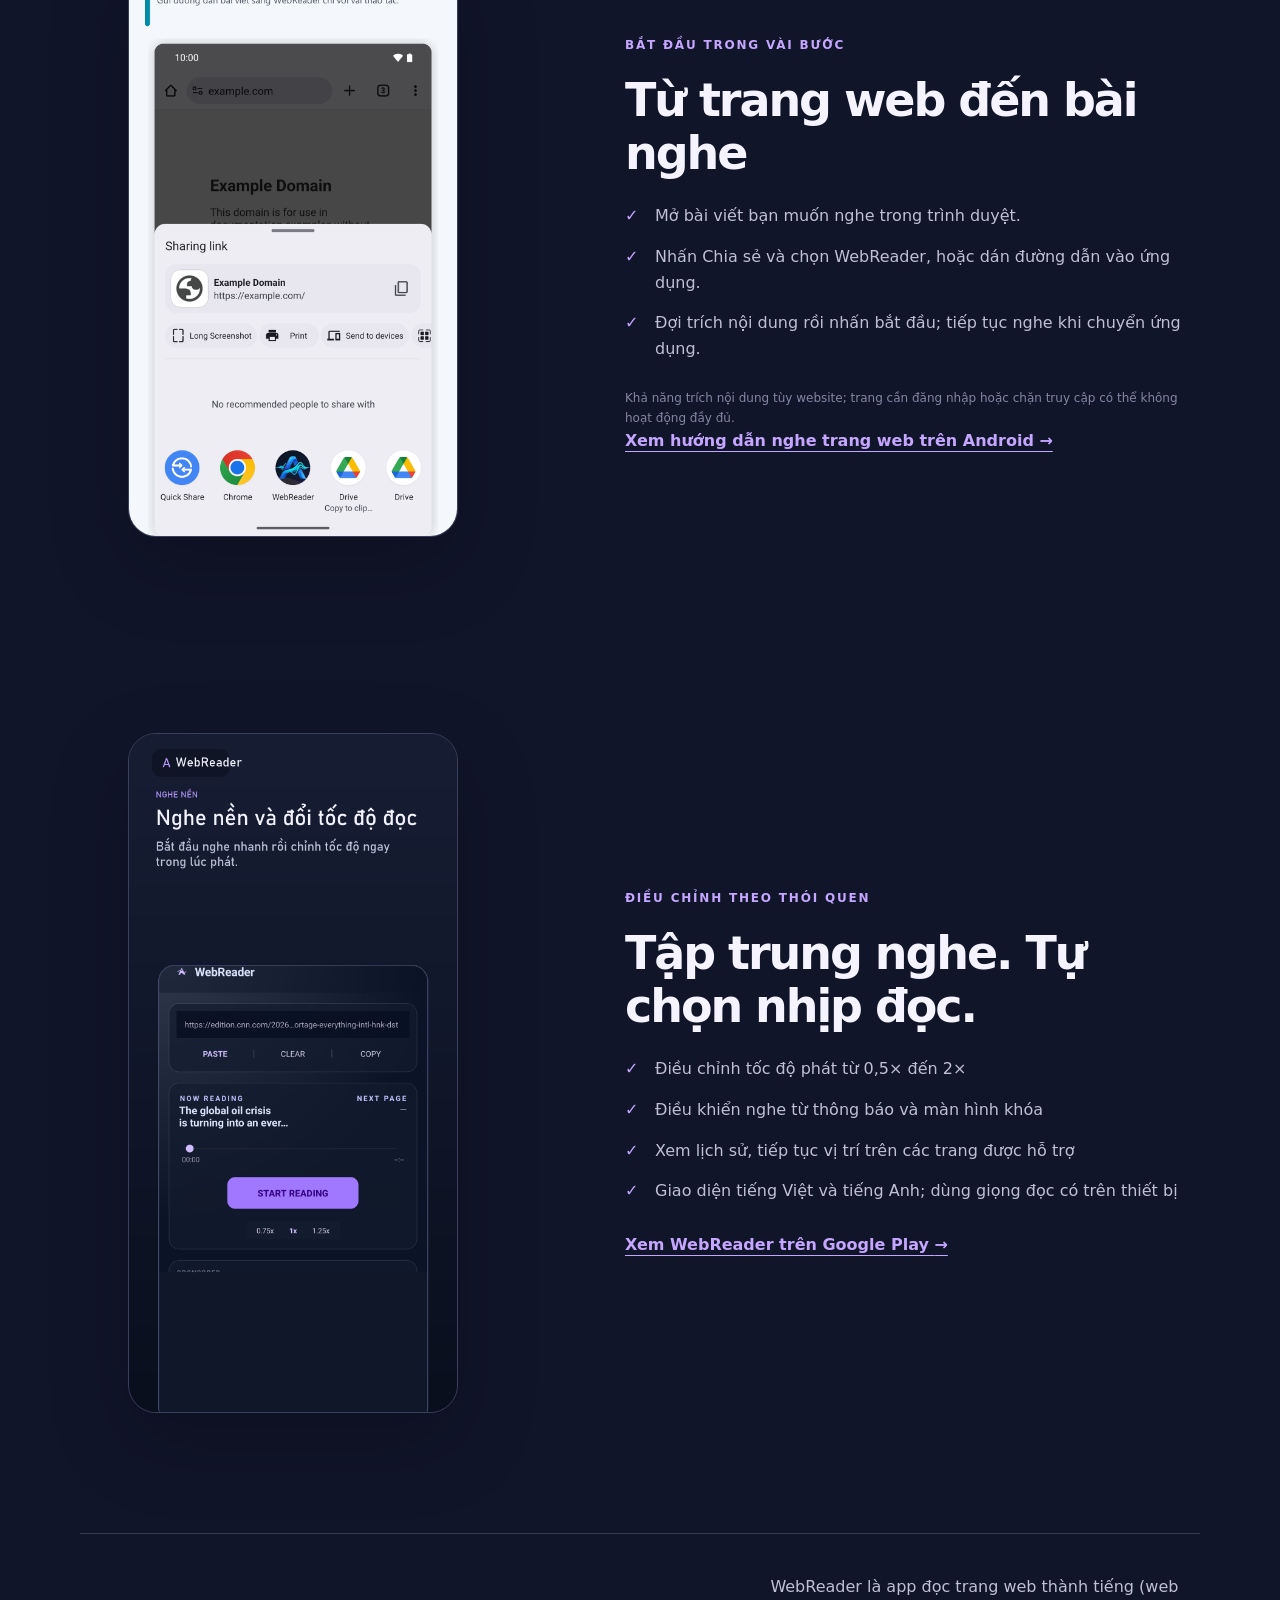
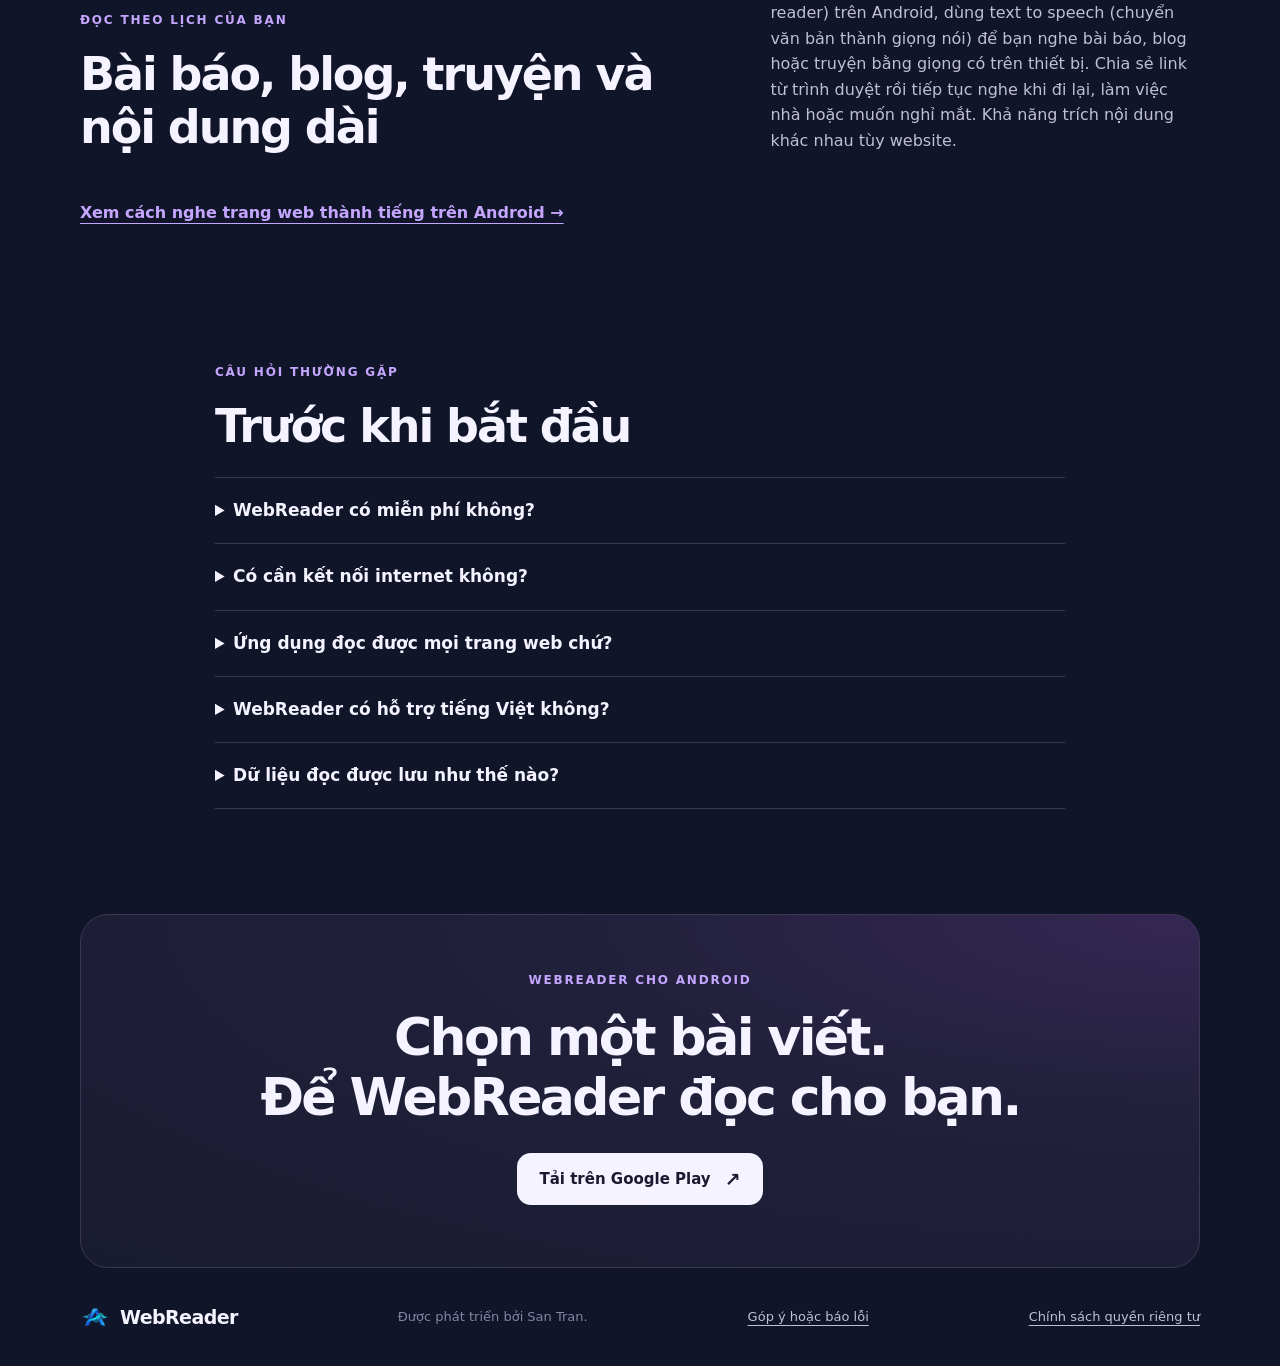
==== commit 94711f0a: "Remove ads note from landing CTA" ====
--- a/index.html
+++ b/index.html
@@ -41,7 +41,6 @@
           <h1>Nghe bài viết trên web.<br><span>Rảnh mắt, rảnh tay.</span></h1>
           <p class="lede">Chia sẻ một đường dẫn vào WebReader. Ứng dụng trích phần nội dung chính và đọc thành tiếng — để bạn nghe khi đi lại, làm việc khác hoặc khóa màn hình.</p>
           <a class="button" href="https://play.google.com/store/apps/details?id=com.tripslay.autoreadweb&amp;referrer=utm_source%3Dwebreader_site%26utm_campaign%3Dseo_launch_2026%26utm_content%3Dvi_hero">Tải miễn phí trên Google Play <span aria-hidden="true">↗</span></a>
-          <p class="fine-print">Dành cho Android · Có quảng cáo và mua hàng trong ứng dụng</p>
         </div>
         <figure class="screen hero-screen">
           <img src="assets/vi-home.png" width="1080" height="2400" alt="Màn hình WebReader với ô nhập đường dẫn bài viết và nút bắt đầu đọc" fetchpriority="high">
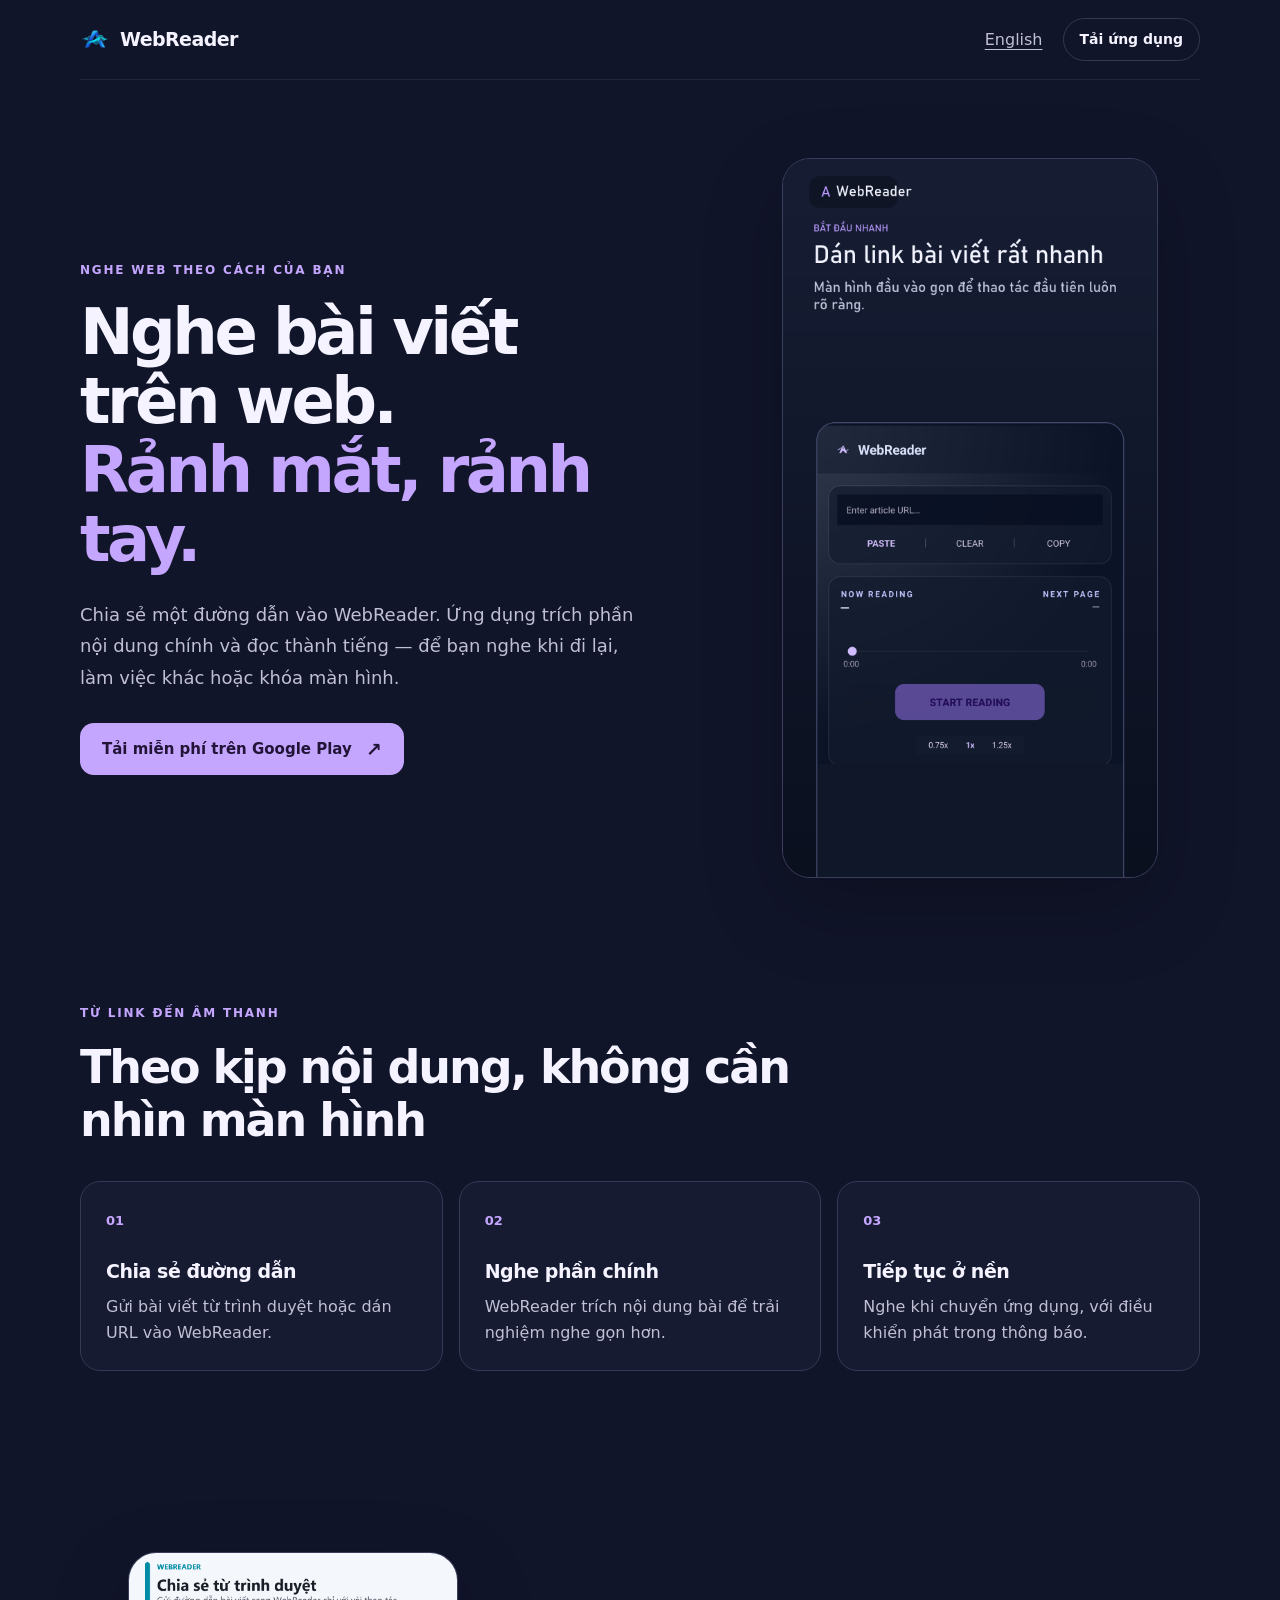
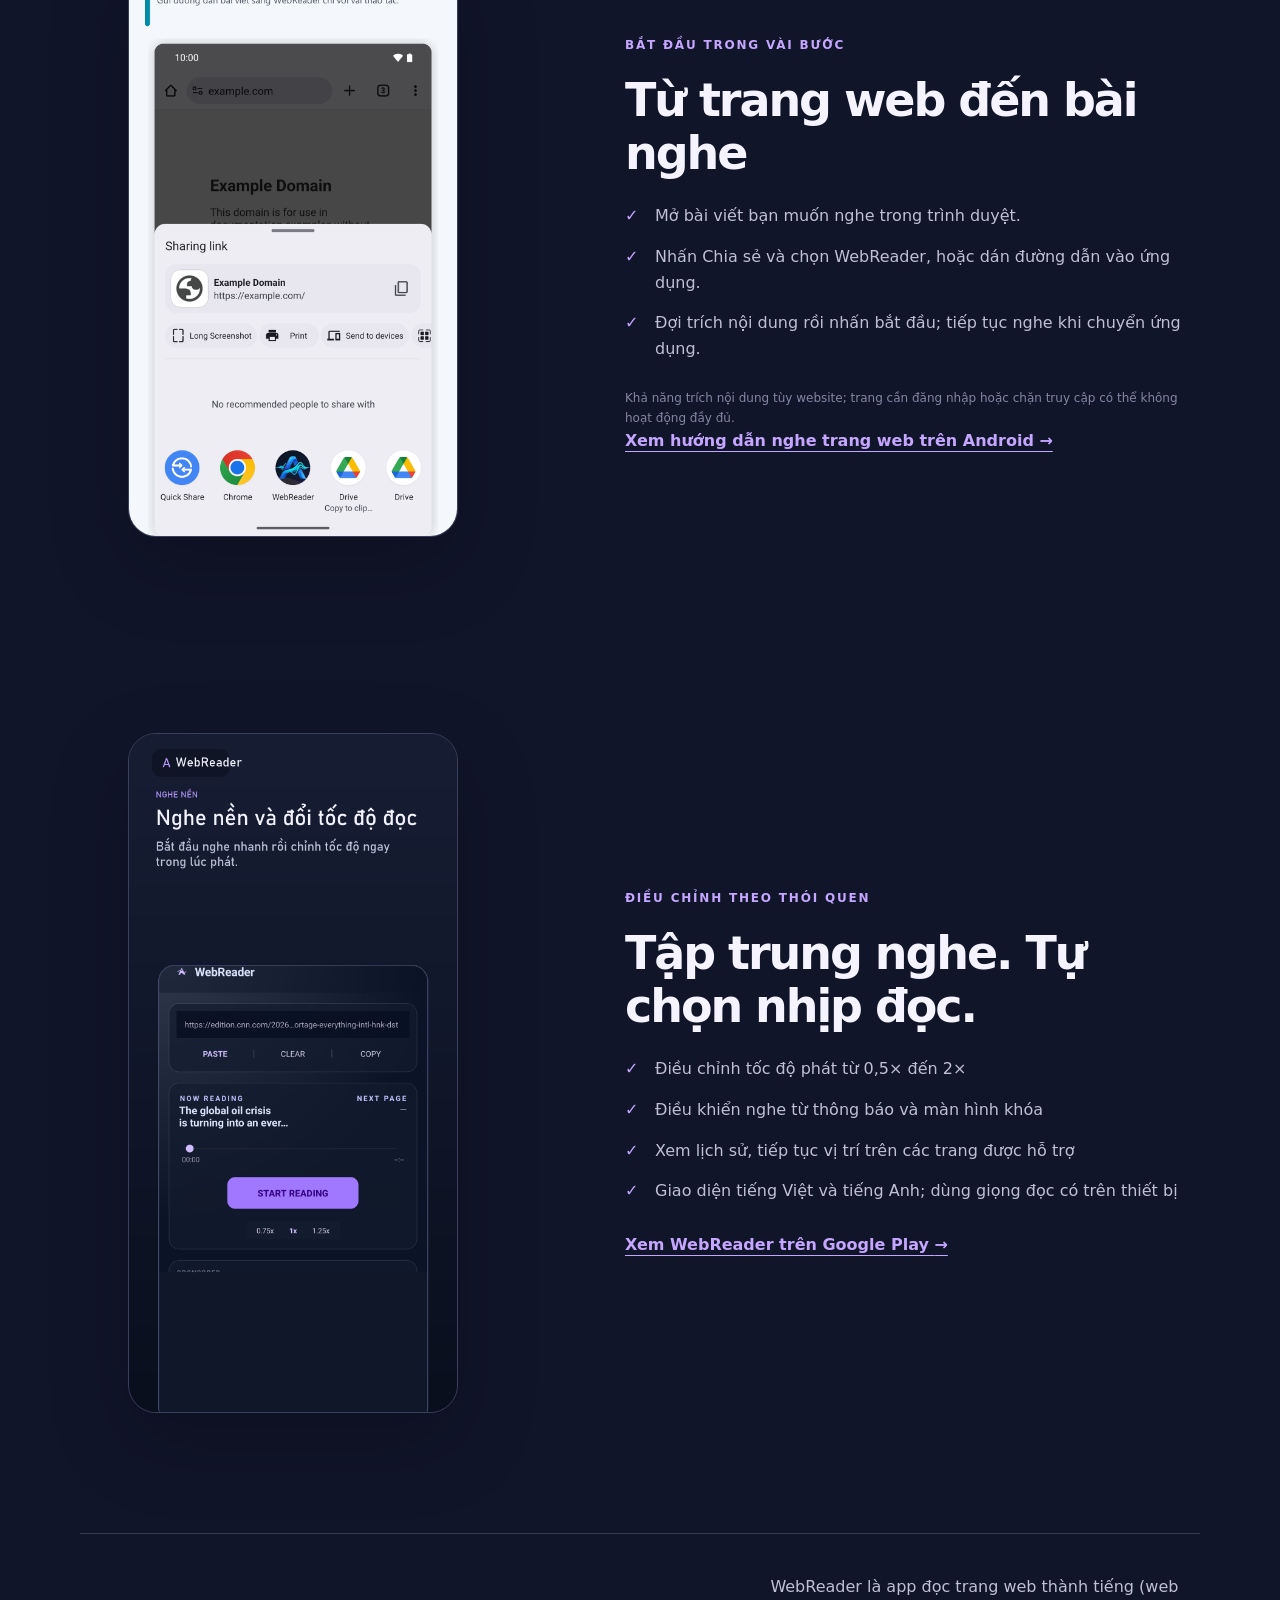
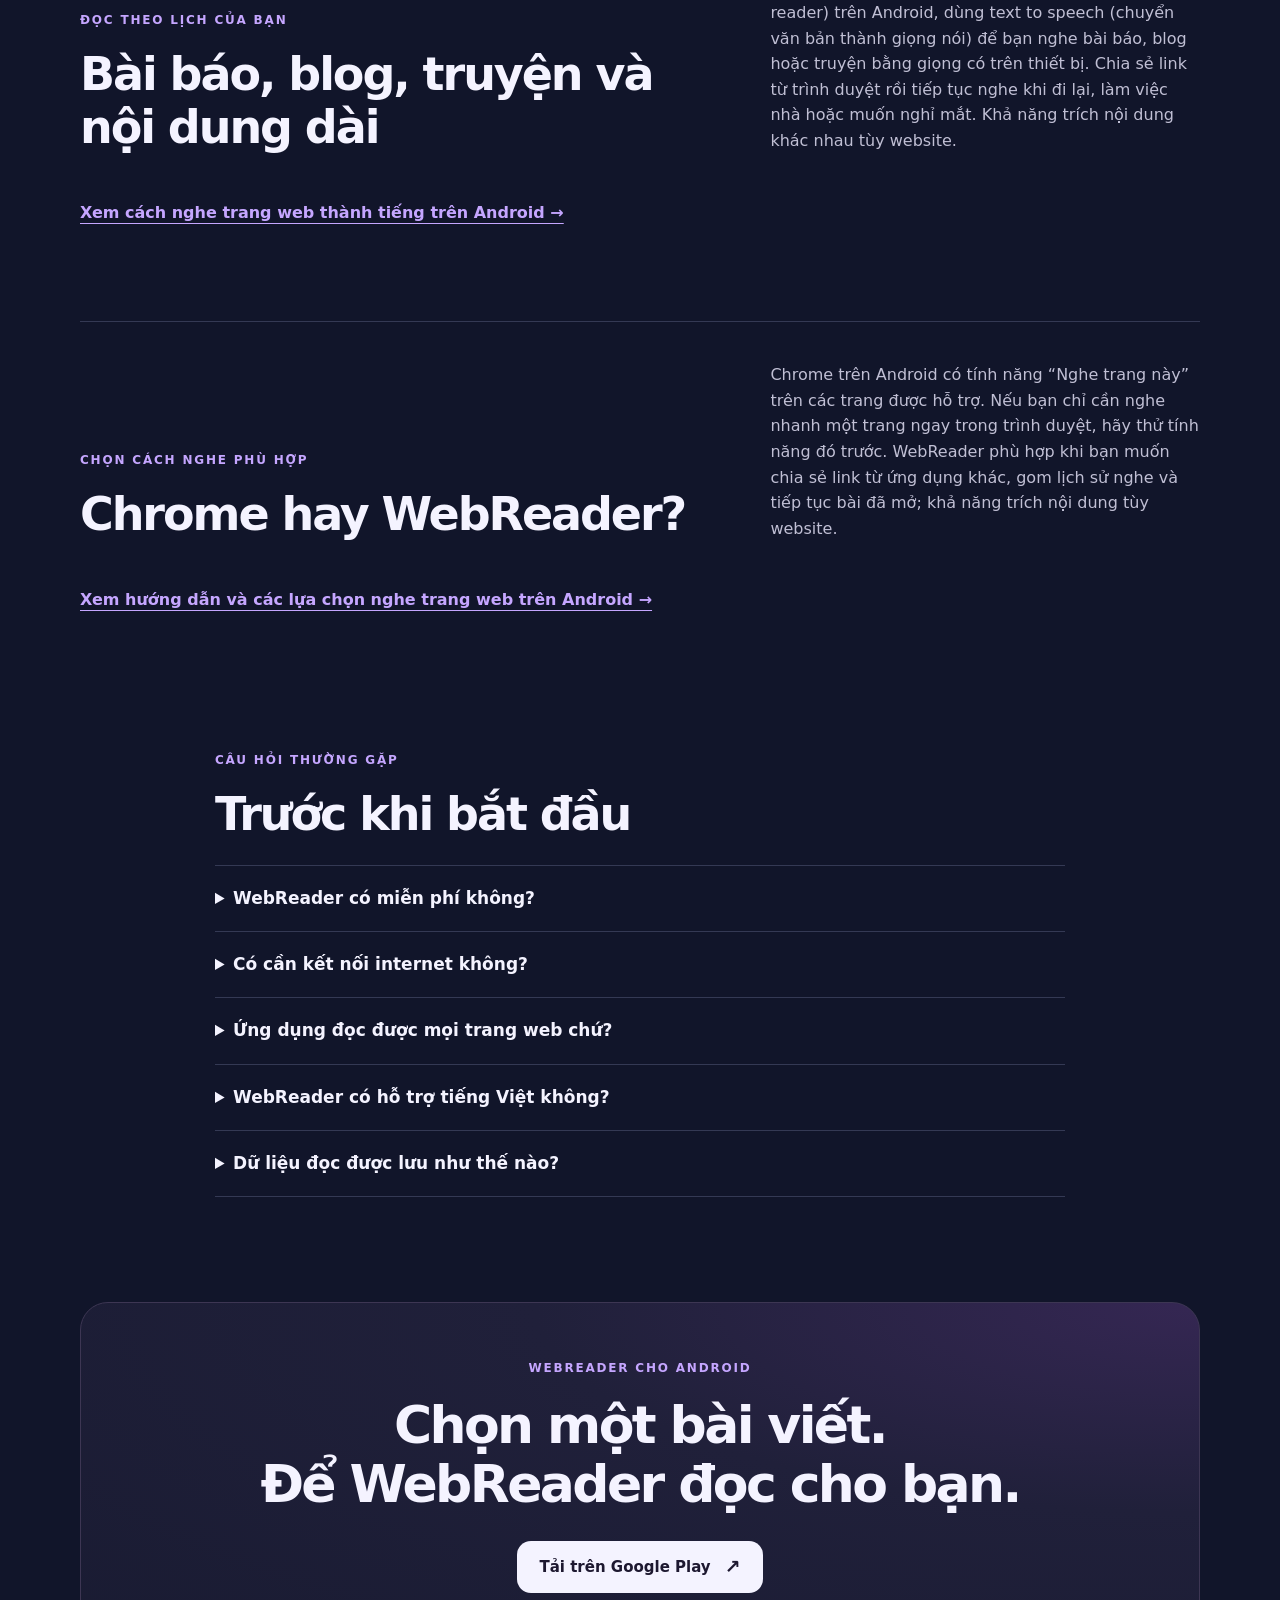
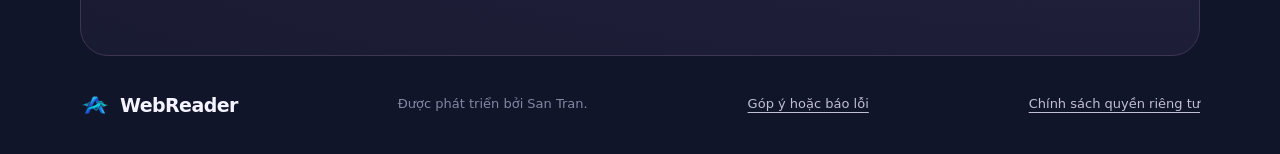
==== commit cc06b6e4: "Clarify when to use WebReader" ====
--- a/index.html
+++ b/index.html
@@ -97,6 +97,12 @@
         <p><a class="text-link" href="listen-to-web-pages-android/">Xem cách nghe trang web thành tiếng trên Android →</a></p>
       </section>
 
+      <section class="use-cases wrap" aria-labelledby="compare-title">
+        <div><p class="eyebrow">CHỌN CÁCH NGHE PHÙ HỢP</p><h2 id="compare-title">Chrome hay WebReader?</h2></div>
+        <p>Chrome trên Android có tính năng “Nghe trang này” trên các trang được hỗ trợ. Nếu bạn chỉ cần nghe nhanh một trang ngay trong trình duyệt, hãy thử tính năng đó trước. WebReader phù hợp khi bạn muốn chia sẻ link từ ứng dụng khác, gom lịch sử nghe và tiếp tục bài đã mở; khả năng trích nội dung tùy website.</p>
+        <p><a class="text-link" href="listen-to-web-pages-android/">Xem hướng dẫn và các lựa chọn nghe trang web trên Android →</a></p>
+      </section>
+
       <section class="faq wrap" aria-labelledby="faq-title">
         <p class="eyebrow">CÂU HỎI THƯỜNG GẶP</p>
         <h2 id="faq-title">Trước khi bắt đầu</h2>
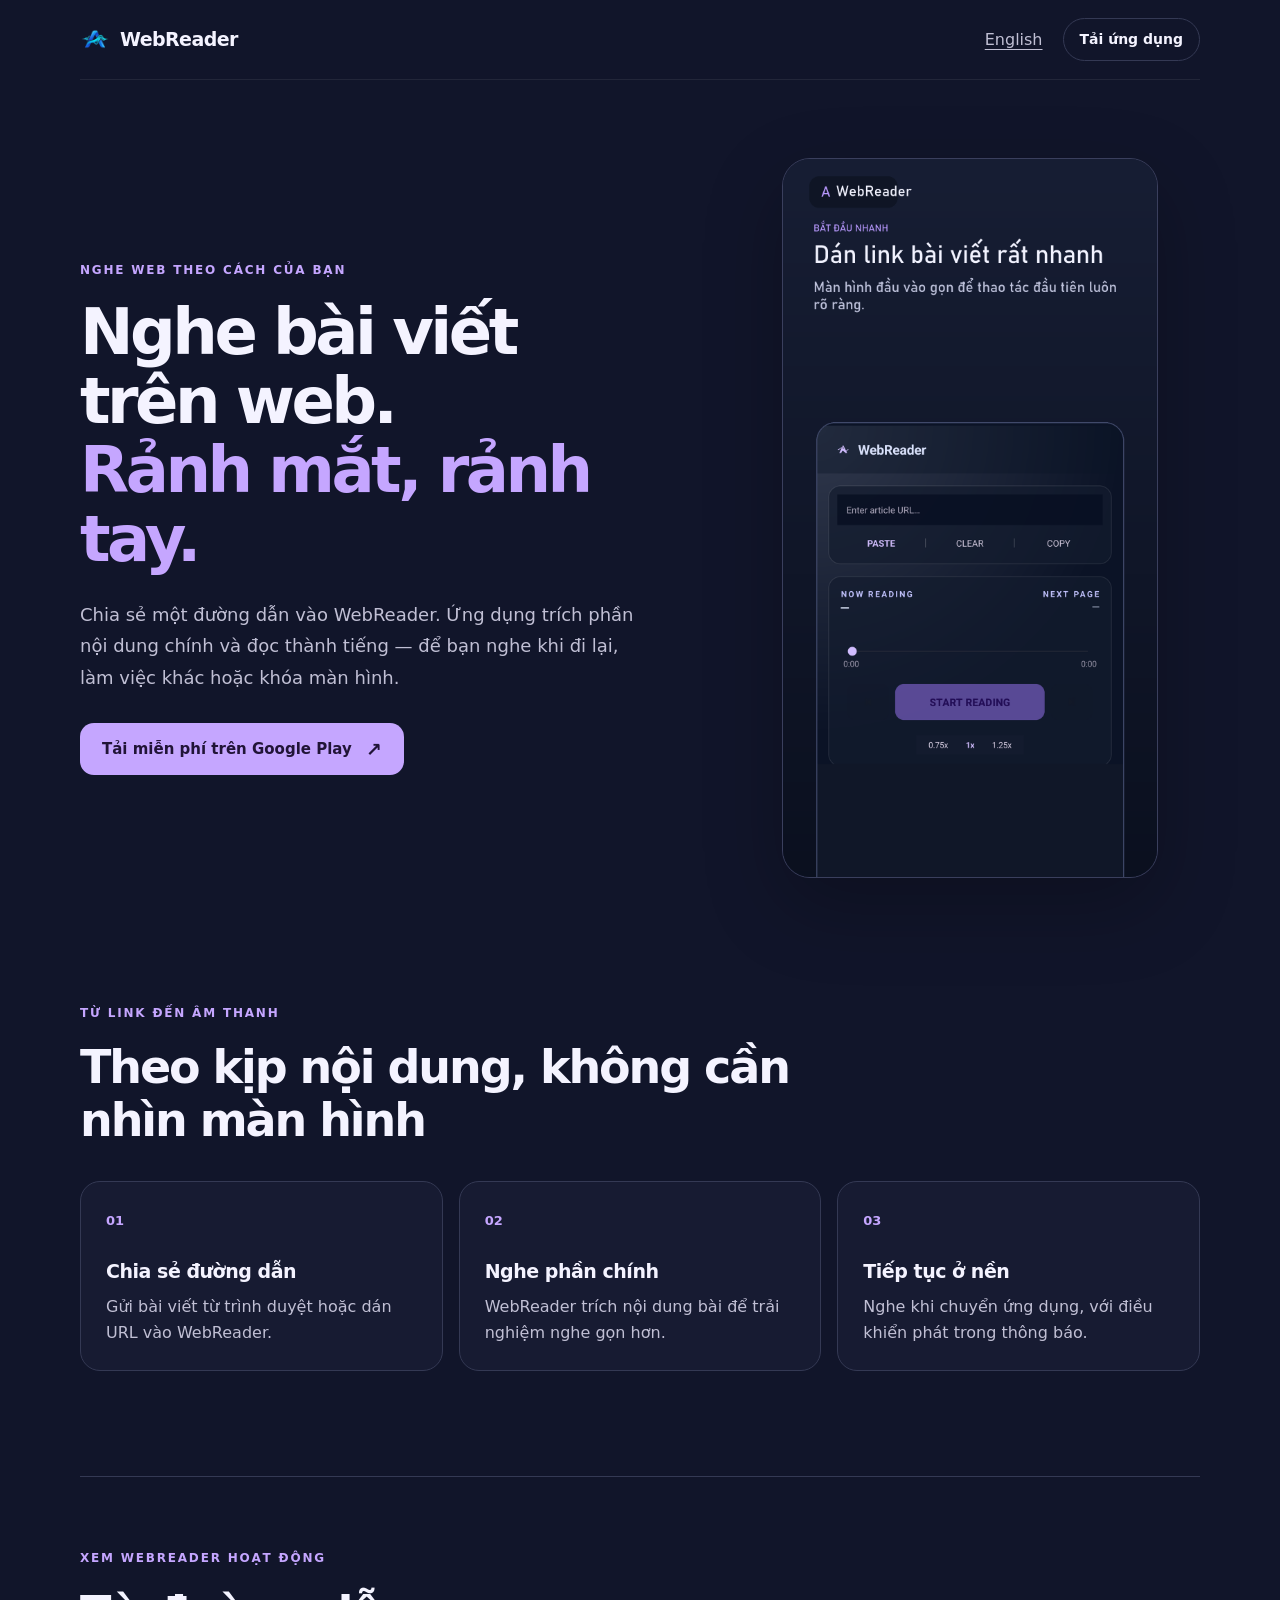
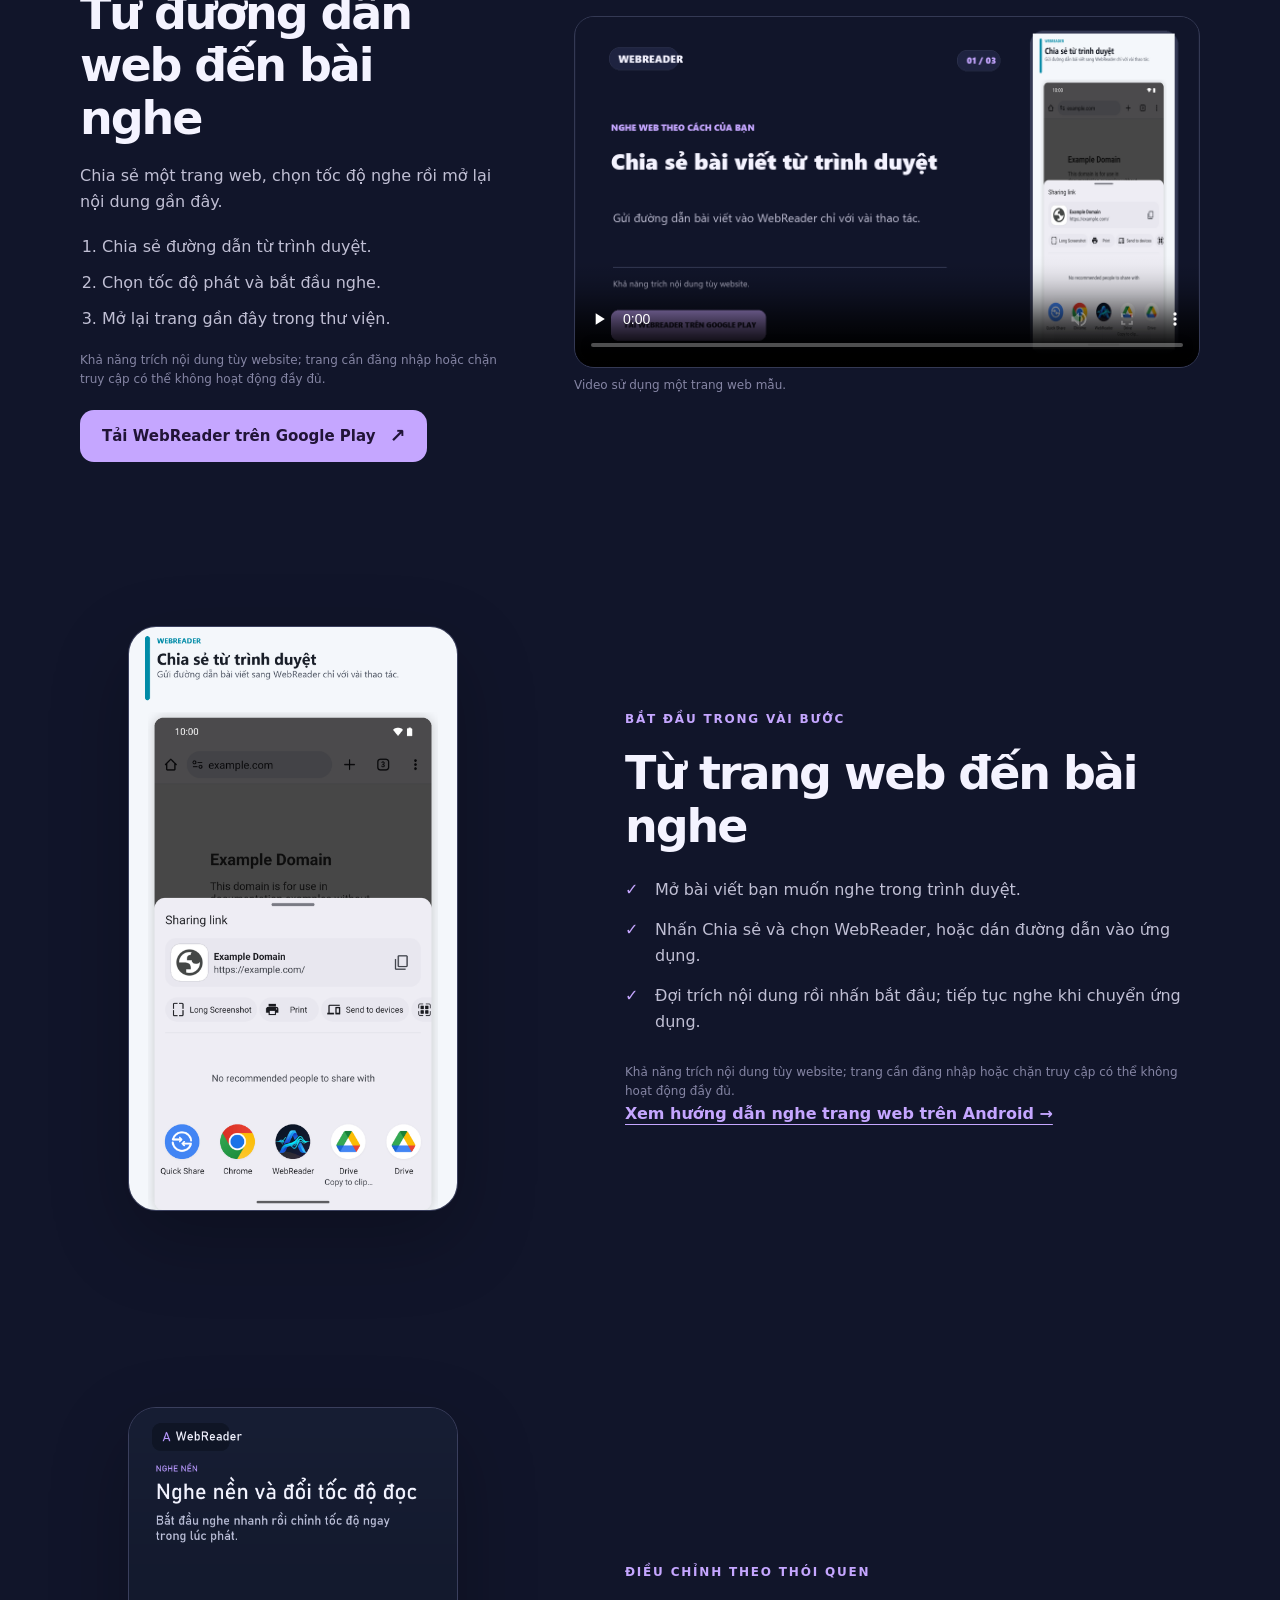
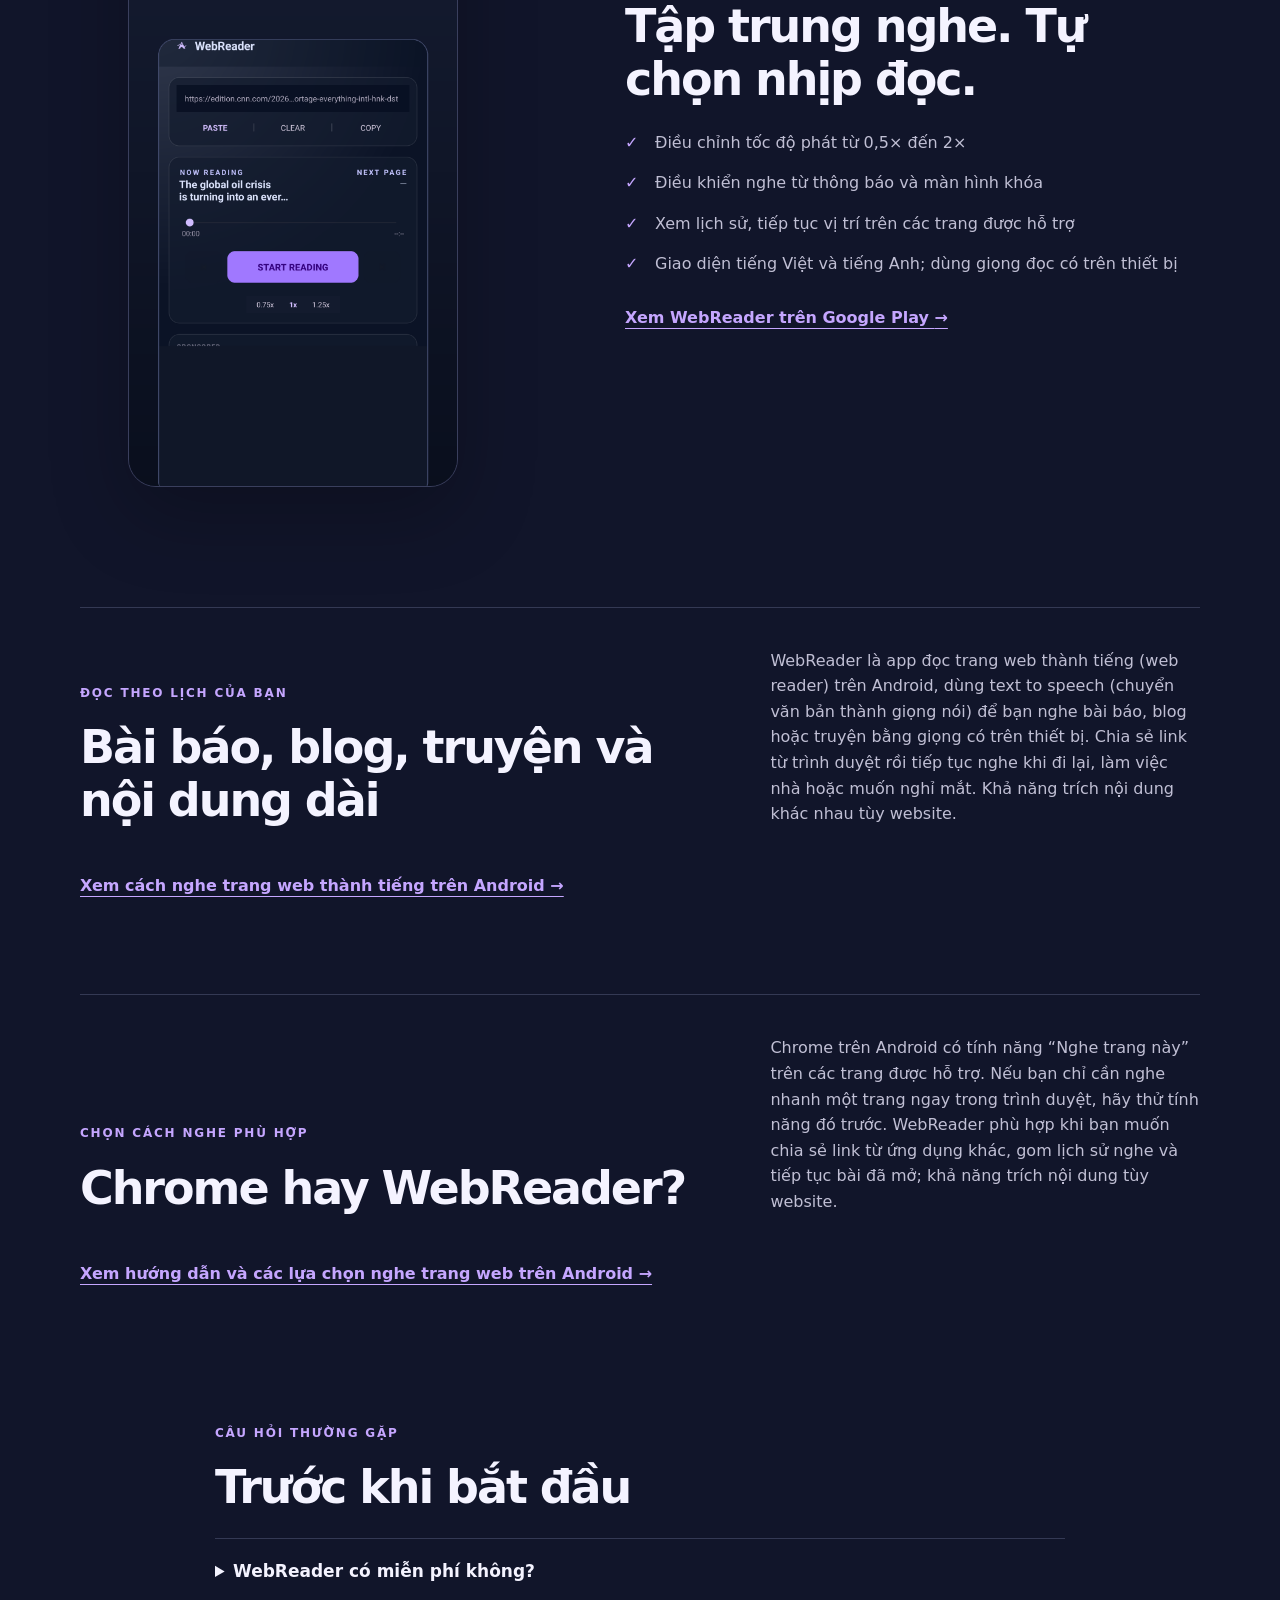
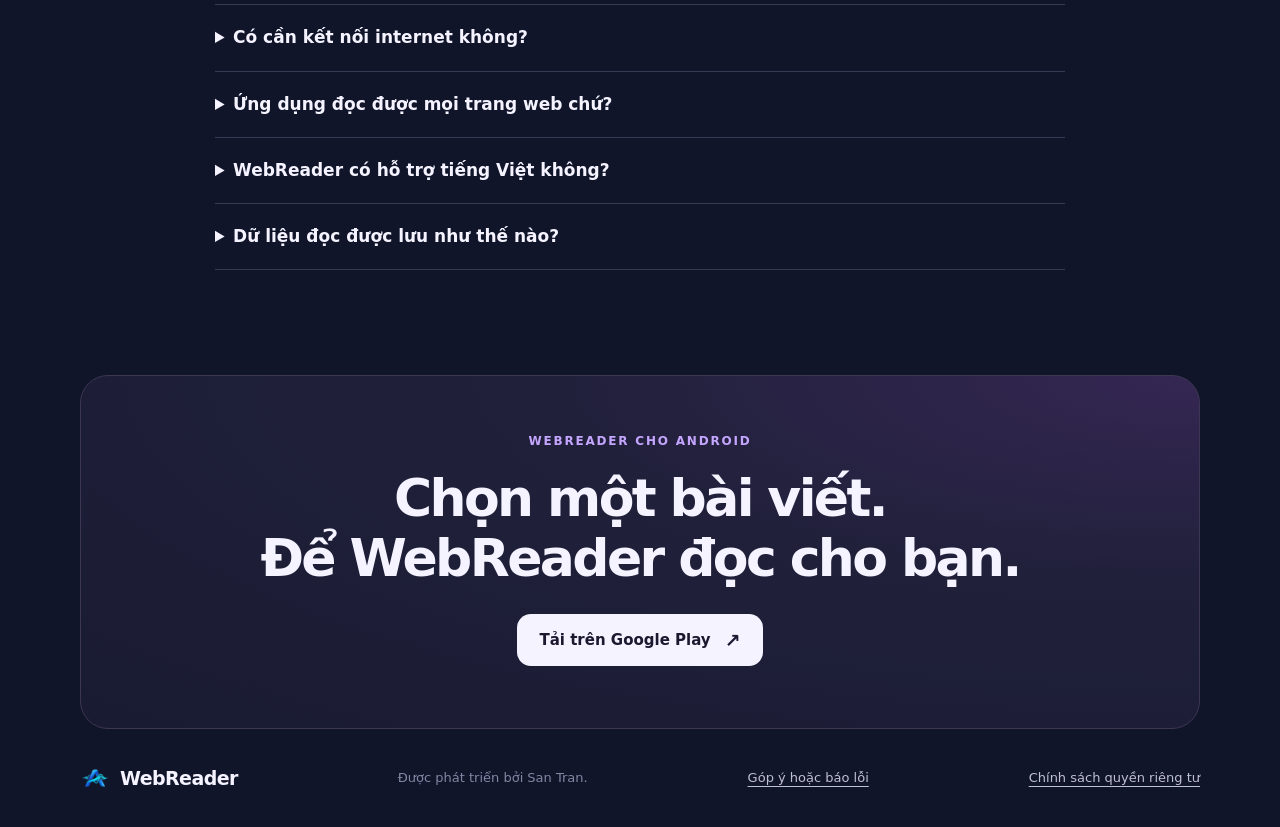
==== commit cc06c030: "Add Vietnamese WebReader demo to landing page" ====
--- a/index.html
+++ b/index.html
@@ -30,7 +30,7 @@
       <a class="brand" href="./" aria-label="WebReader trang chủ"><img class="brand-logo" src="assets/app-logo.png" alt="" width="30" height="30"> WebReader</a>
       <nav aria-label="Điều hướng chính">
         <a class="language" href="en-us/" lang="en">English</a>
-        <a class="nav-cta" href="https://play.google.com/store/apps/details?id=com.tripslay.autoreadweb&amp;referrer=utm_source%3Dwebreader_site%26utm_campaign%3Dseo_launch_2026%26utm_content%3Dvi_page">Tải ứng dụng</a>
+        <a class="nav-cta" href="https://play.google.com/store/apps/details?id=com.tripslay.autoreadweb&amp;referrer=utm_source%3Dwebreader_site%26utm_campaign%3Dorganic_listen_articles_2026%26utm_content%3Dvi_page">Tải ứng dụng</a>
       </nav>
     </header>
 
@@ -40,7 +40,7 @@
           <p class="eyebrow">NGHE WEB THEO CÁCH CỦA BẠN</p>
           <h1>Nghe bài viết trên web.<br><span>Rảnh mắt, rảnh tay.</span></h1>
           <p class="lede">Chia sẻ một đường dẫn vào WebReader. Ứng dụng trích phần nội dung chính và đọc thành tiếng — để bạn nghe khi đi lại, làm việc khác hoặc khóa màn hình.</p>
-          <a class="button" href="https://play.google.com/store/apps/details?id=com.tripslay.autoreadweb&amp;referrer=utm_source%3Dwebreader_site%26utm_campaign%3Dseo_launch_2026%26utm_content%3Dvi_hero">Tải miễn phí trên Google Play <span aria-hidden="true">↗</span></a>
+          <a class="button" href="https://play.google.com/store/apps/details?id=com.tripslay.autoreadweb&amp;referrer=utm_source%3Dwebreader_site%26utm_campaign%3Dorganic_listen_articles_2026%26utm_content%3Dvi_hero">Tải miễn phí trên Google Play <span aria-hidden="true">↗</span></a>
         </div>
         <figure class="screen hero-screen">
           <img src="assets/vi-home.png" width="1080" height="2400" alt="Màn hình WebReader với ô nhập đường dẫn bài viết và nút bắt đầu đọc" fetchpriority="high">
@@ -55,6 +55,28 @@
           <article class="benefit"><span class="number">02</span><h3>Nghe phần chính</h3><p>WebReader trích nội dung bài để trải nghiệm nghe gọn hơn.</p></article>
           <article class="benefit"><span class="number">03</span><h3>Tiếp tục ở nền</h3><p>Nghe khi chuyển ứng dụng, với điều khiển phát trong thông báo.</p></article>
         </div>
+      </section>
+
+      <section class="demo wrap" aria-labelledby="demo-title">
+        <div class="demo-copy">
+          <p class="eyebrow">XEM WEBREADER HOẠT ĐỘNG</p>
+          <h2 id="demo-title">Từ đường dẫn web đến bài nghe</h2>
+          <p>Chia sẻ một trang web, chọn tốc độ nghe rồi mở lại nội dung gần đây.</p>
+          <ol class="demo-steps">
+            <li>Chia sẻ đường dẫn từ trình duyệt.</li>
+            <li>Chọn tốc độ phát và bắt đầu nghe.</li>
+            <li>Mở lại trang gần đây trong thư viện.</li>
+          </ol>
+          <p class="fine-print">Khả năng trích nội dung tùy website; trang cần đăng nhập hoặc chặn truy cập có thể không hoạt động đầy đủ.</p>
+          <a class="button" href="https://play.google.com/store/apps/details?id=com.tripslay.autoreadweb&amp;referrer=utm_source%3Dwebreader_site%26utm_campaign%3Dorganic_listen_articles_2026%26utm_content%3Dvi_demo">Tải WebReader trên Google Play <span aria-hidden="true">↗</span></a>
+        </div>
+        <figure class="video-player">
+          <video controls playsinline preload="none" poster="assets/webreader-vi-demo-poster.png" aria-label="Video demo WebReader dài 15 giây">
+            <source src="assets/webreader-vi-listening-demo.mp4" type="video/mp4">
+            <p>Trình duyệt của bạn không hỗ trợ video nhúng.</p>
+          </video>
+          <figcaption>Video sử dụng một trang web mẫu.</figcaption>
+        </figure>
       </section>
 
       <section class="feature wrap" aria-labelledby="how-title">
@@ -87,7 +109,7 @@
             <li>Xem lịch sử, tiếp tục vị trí trên các trang được hỗ trợ</li>
             <li>Giao diện tiếng Việt và tiếng Anh; dùng giọng đọc có trên thiết bị</li>
           </ul>
-          <a class="text-link" href="https://play.google.com/store/apps/details?id=com.tripslay.autoreadweb&amp;referrer=utm_source%3Dwebreader_site%26utm_campaign%3Dseo_launch_2026%26utm_content%3Dvi_features">Xem WebReader trên Google Play <span aria-hidden="true">→</span></a>
+          <a class="text-link" href="https://play.google.com/store/apps/details?id=com.tripslay.autoreadweb&amp;referrer=utm_source%3Dwebreader_site%26utm_campaign%3Dorganic_listen_articles_2026%26utm_content%3Dvi_features">Xem WebReader trên Google Play <span aria-hidden="true">→</span></a>
         </div>
       </section>
 
@@ -116,7 +138,7 @@
       <section class="last-cta wrap">
         <p class="eyebrow">WEBREADER CHO ANDROID</p>
         <h2>Chọn một bài viết.<br>Để WebReader đọc cho bạn.</h2>
-        <a class="button button-light" href="https://play.google.com/store/apps/details?id=com.tripslay.autoreadweb&amp;referrer=utm_source%3Dwebreader_site%26utm_campaign%3Dseo_launch_2026%26utm_content%3Dvi_footer">Tải trên Google Play <span aria-hidden="true">↗</span></a>
+        <a class="button button-light" href="https://play.google.com/store/apps/details?id=com.tripslay.autoreadweb&amp;referrer=utm_source%3Dwebreader_site%26utm_campaign%3Dorganic_listen_articles_2026%26utm_content%3Dvi_footer">Tải trên Google Play <span aria-hidden="true">↗</span></a>
       </section>
     </main>
 
--- a/assets/site.css
+++ b/assets/site.css
@@ -49,6 +49,14 @@
 .number { display: inline-flex; margin-bottom: 24px; color: var(--purple); font-size: 13px; font-weight: 750; }
 .benefit h3 { margin-bottom: 8px; font-size: 19px; letter-spacing: -.025em; }
 .benefit p, .use-cases > p { margin-bottom: 0; color: var(--muted); }
+.demo { display: grid; grid-template-columns: .8fr 1.2fr; align-items: center; gap: clamp(32px, 6vw, 80px); padding-block: 72px 88px; border-top: 1px solid var(--line); }
+.demo h2 { max-width: 560px; margin-bottom: 18px; font-size: clamp(30px, 4vw, 46px); line-height: 1.15; letter-spacing: -.045em; }
+.demo-copy > p:not(.eyebrow):not(.fine-print) { color: var(--muted); }
+.demo-steps { display: grid; gap: 10px; margin: 20px 0; padding-left: 22px; color: var(--muted); }
+.demo-copy .button { margin-top: 20px; }
+.video-player { min-width: 0; margin: 0; }
+.video-player video { display: block; width: 100%; aspect-ratio: 16 / 9; border: 1px solid var(--line); border-radius: 20px; background: var(--surface); }
+.video-player figcaption { margin-top: 8px; color: var(--muted-dark); font-size: 12px; }
 .feature { display: grid; grid-template-columns: .85fr 1.15fr; align-items: center; gap: clamp(44px, 10vw, 120px); padding-block: 76px 120px; }
 .feature-screen { width: min(100%, 330px); justify-self: center; max-height: 680px; }
 .feature-copy h2 { margin-bottom: 24px; }
@@ -86,6 +94,7 @@
   .benefit-grid { grid-template-columns: 1fr; }
   .benefit { min-height: 0; }
   .number { margin-bottom: 13px; }
+  .demo { grid-template-columns: 1fr; gap: 24px; padding-block: 52px 68px; }
   .feature { grid-template-columns: 1fr; gap: 40px; padding-block: 30px 76px; }
   .feature-screen { width: min(76%, 290px); }
   .use-cases { grid-template-columns: 1fr; gap: 20px; padding-block: 30px 72px; }
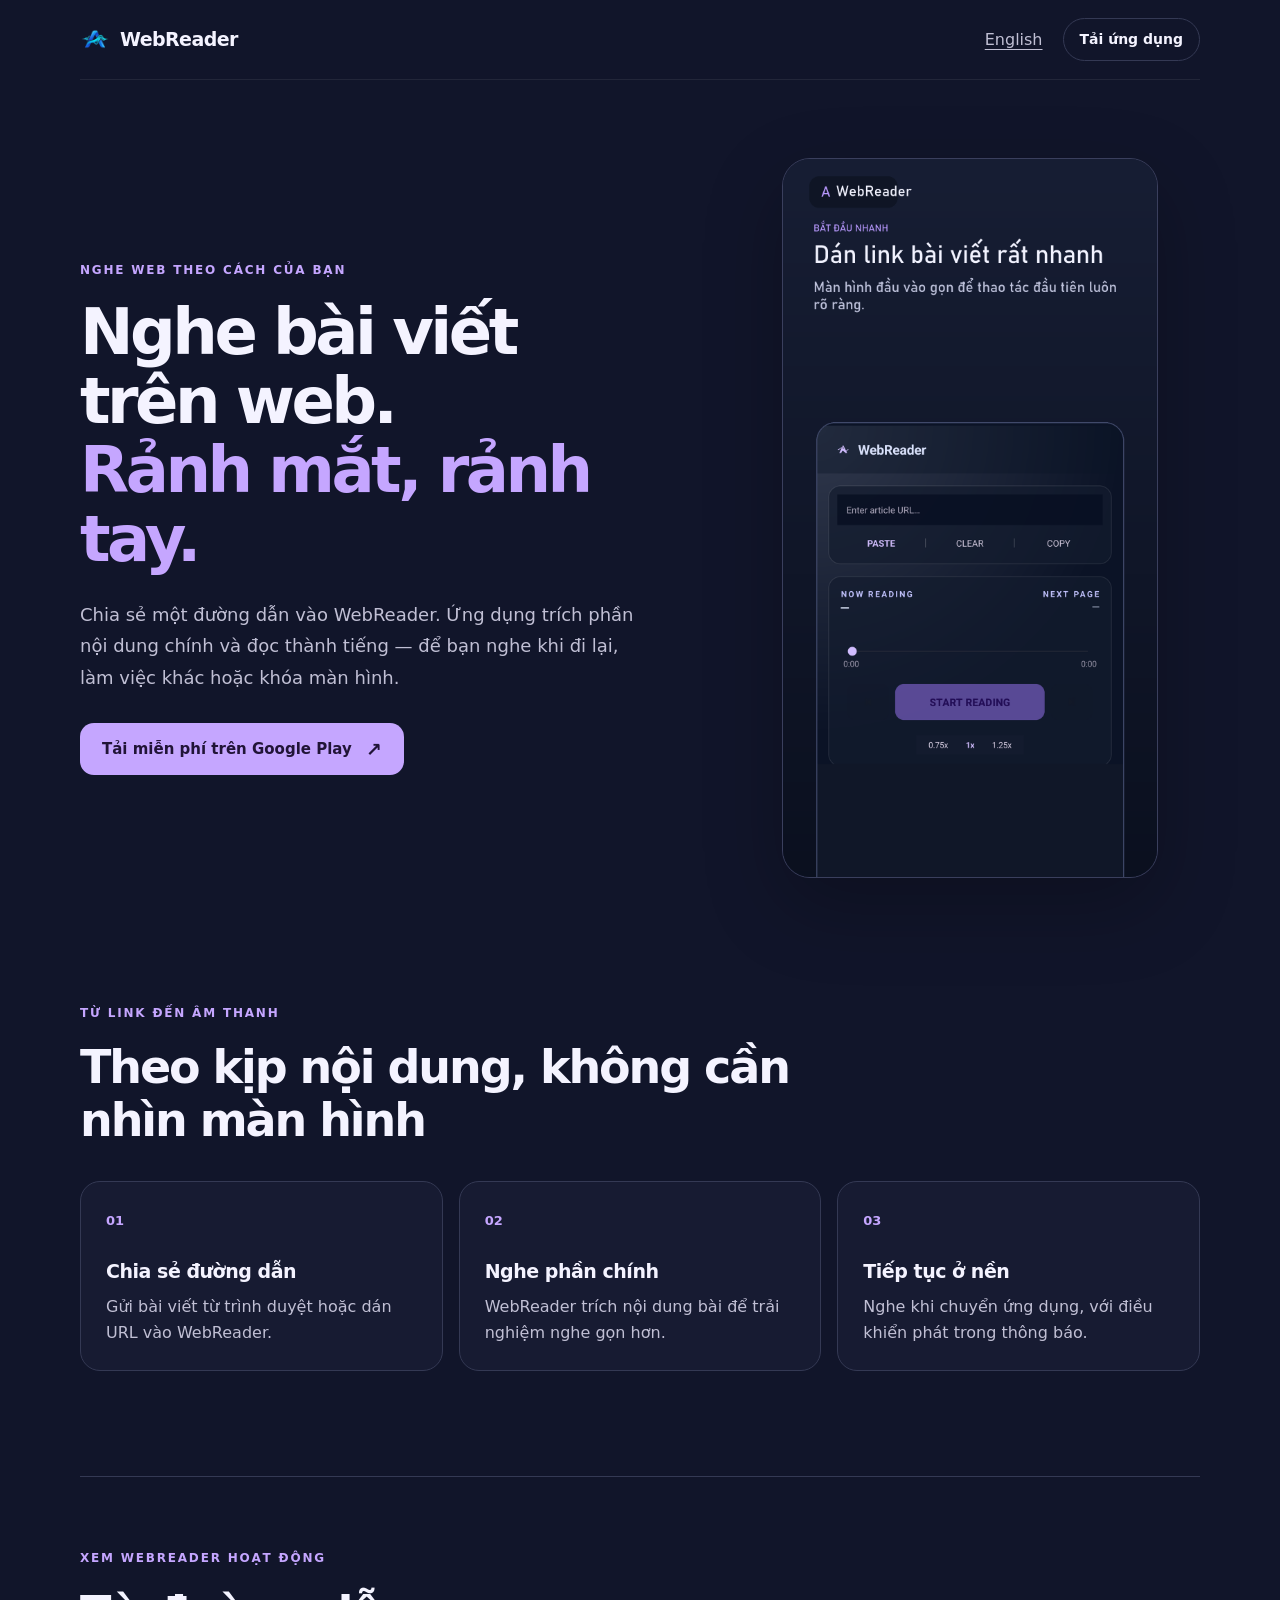
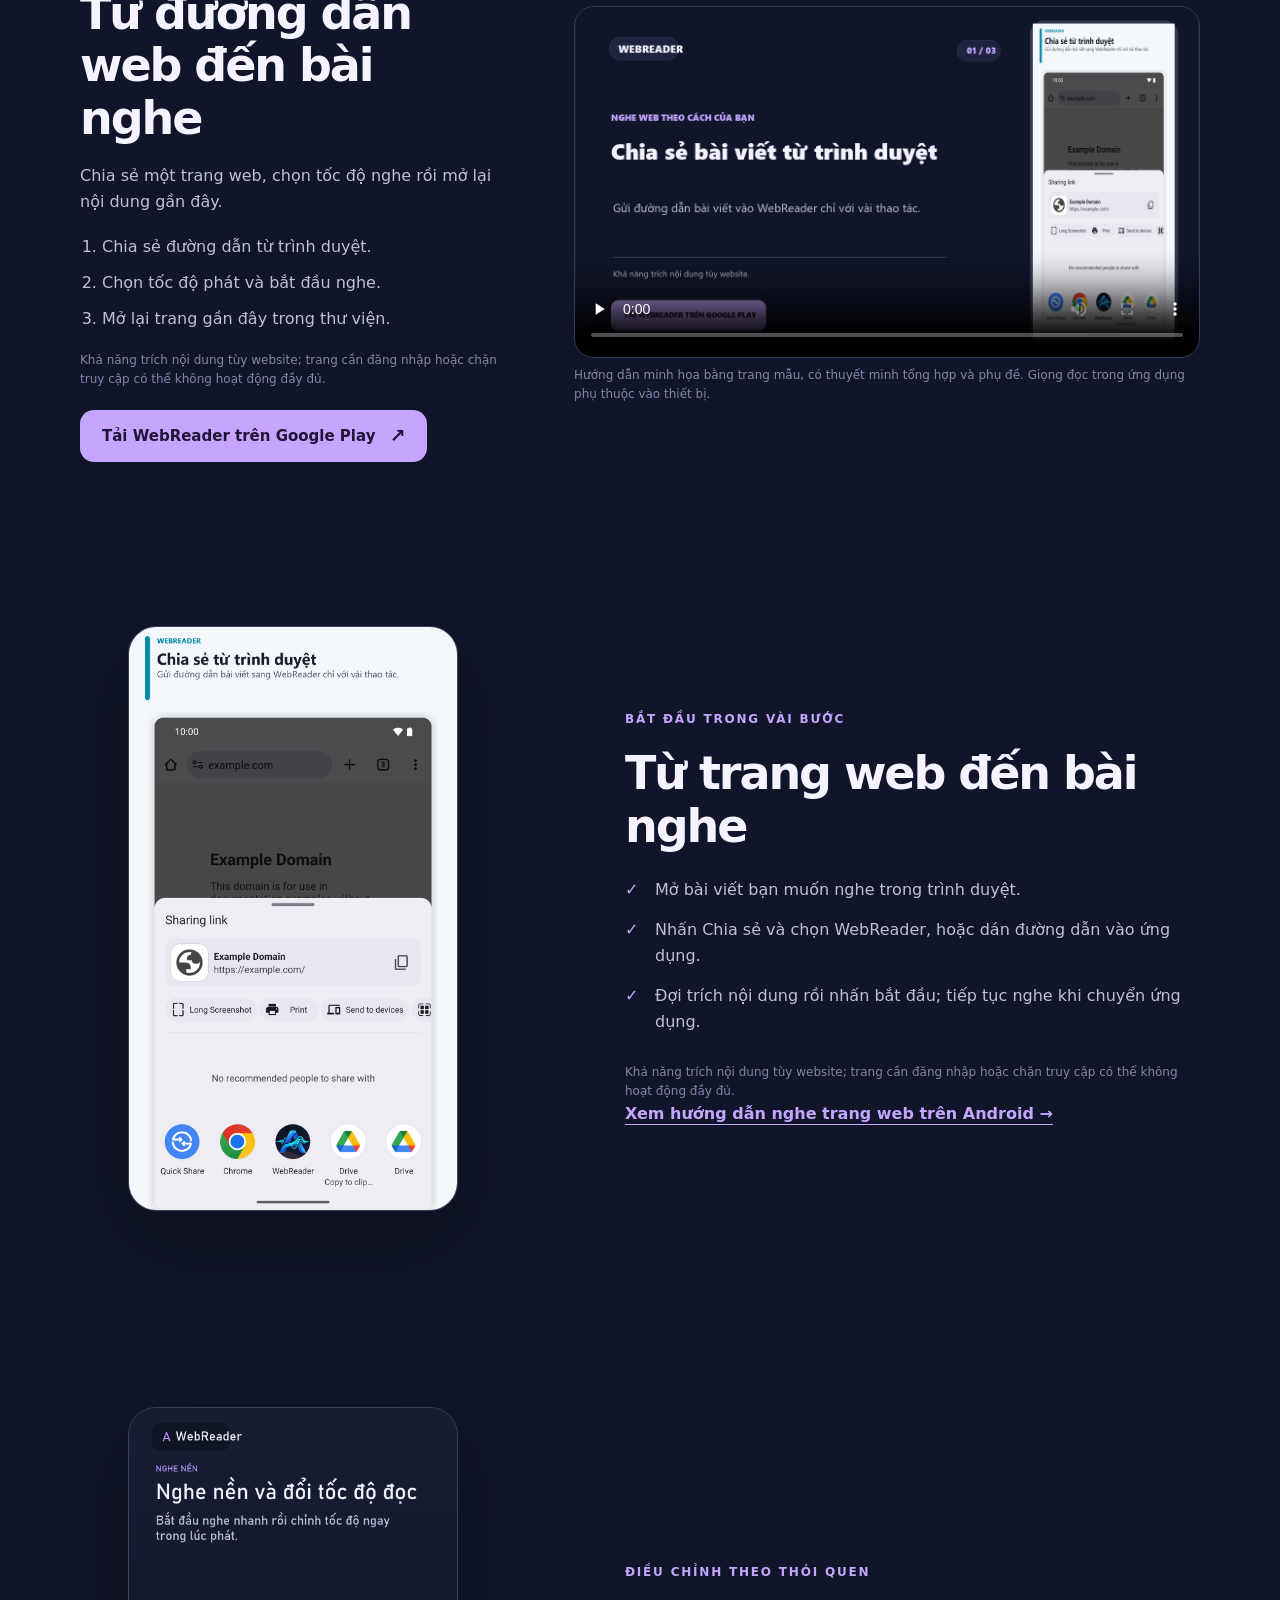
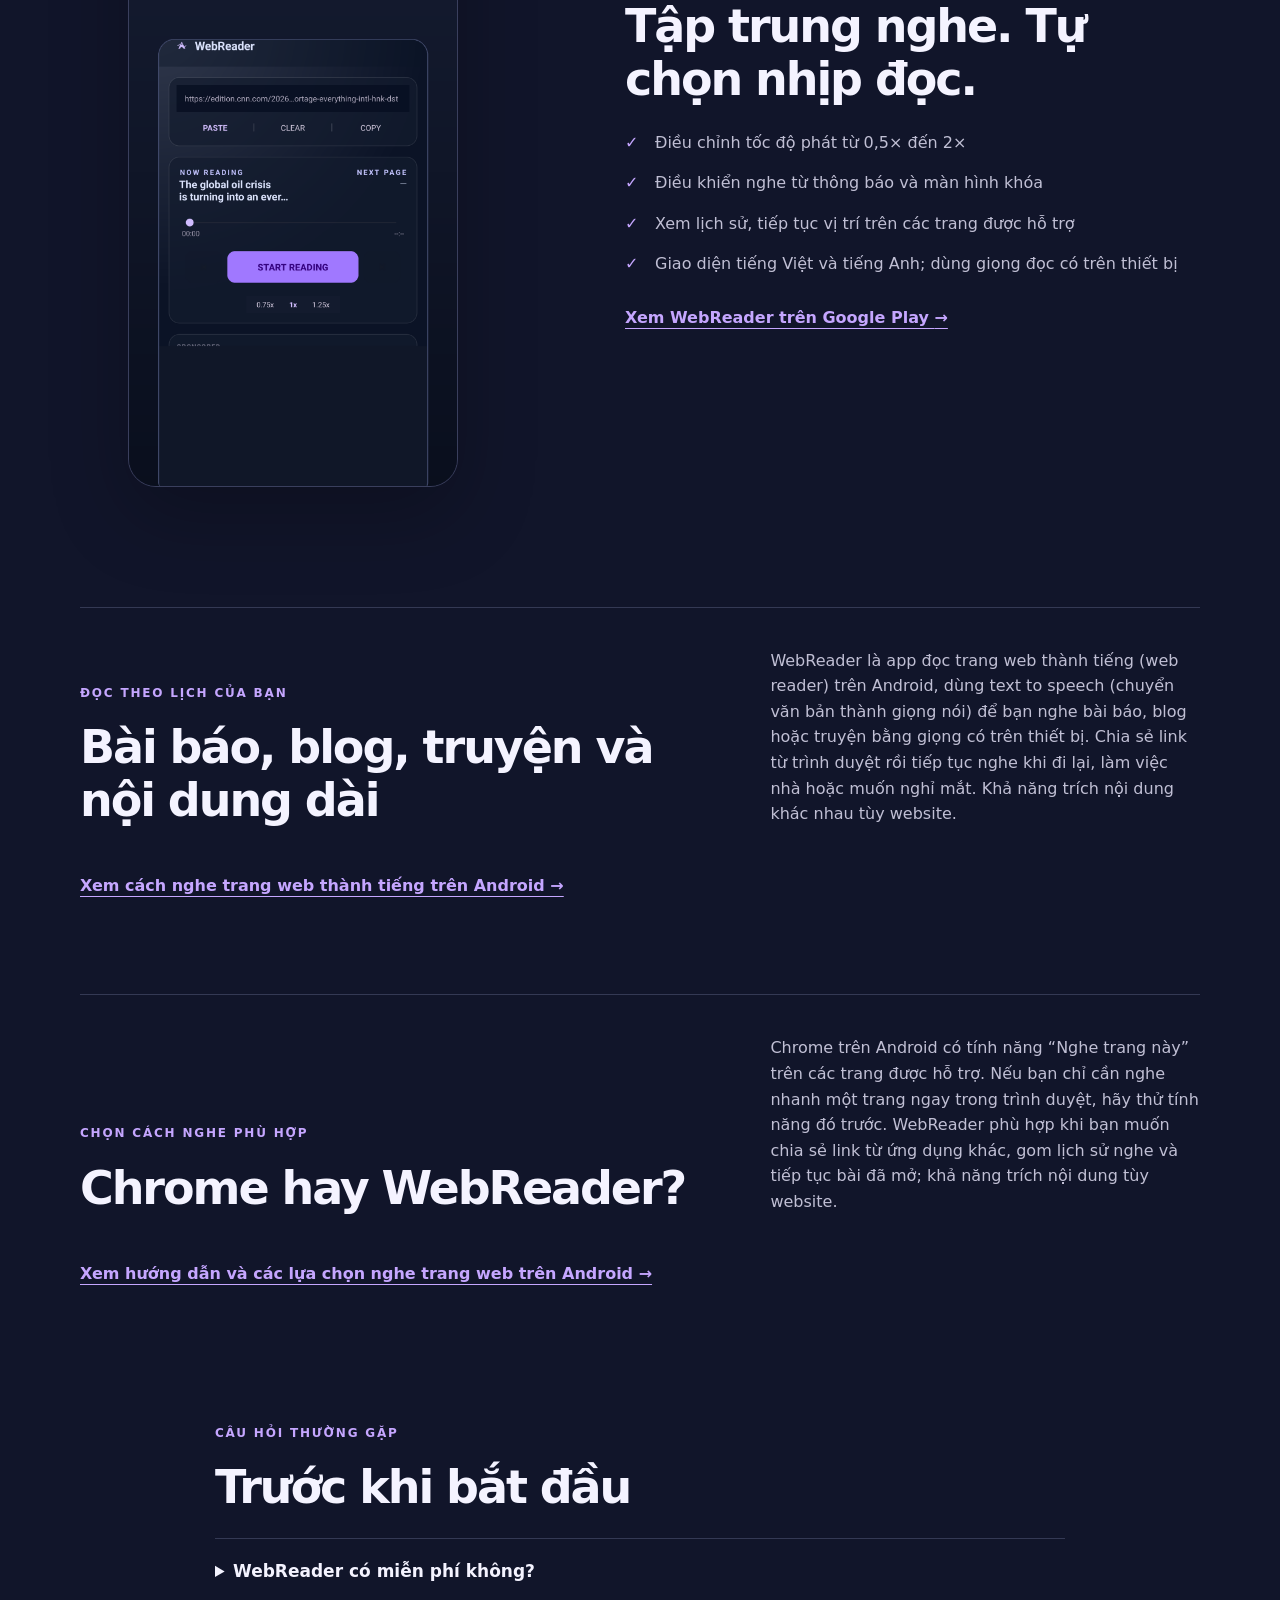
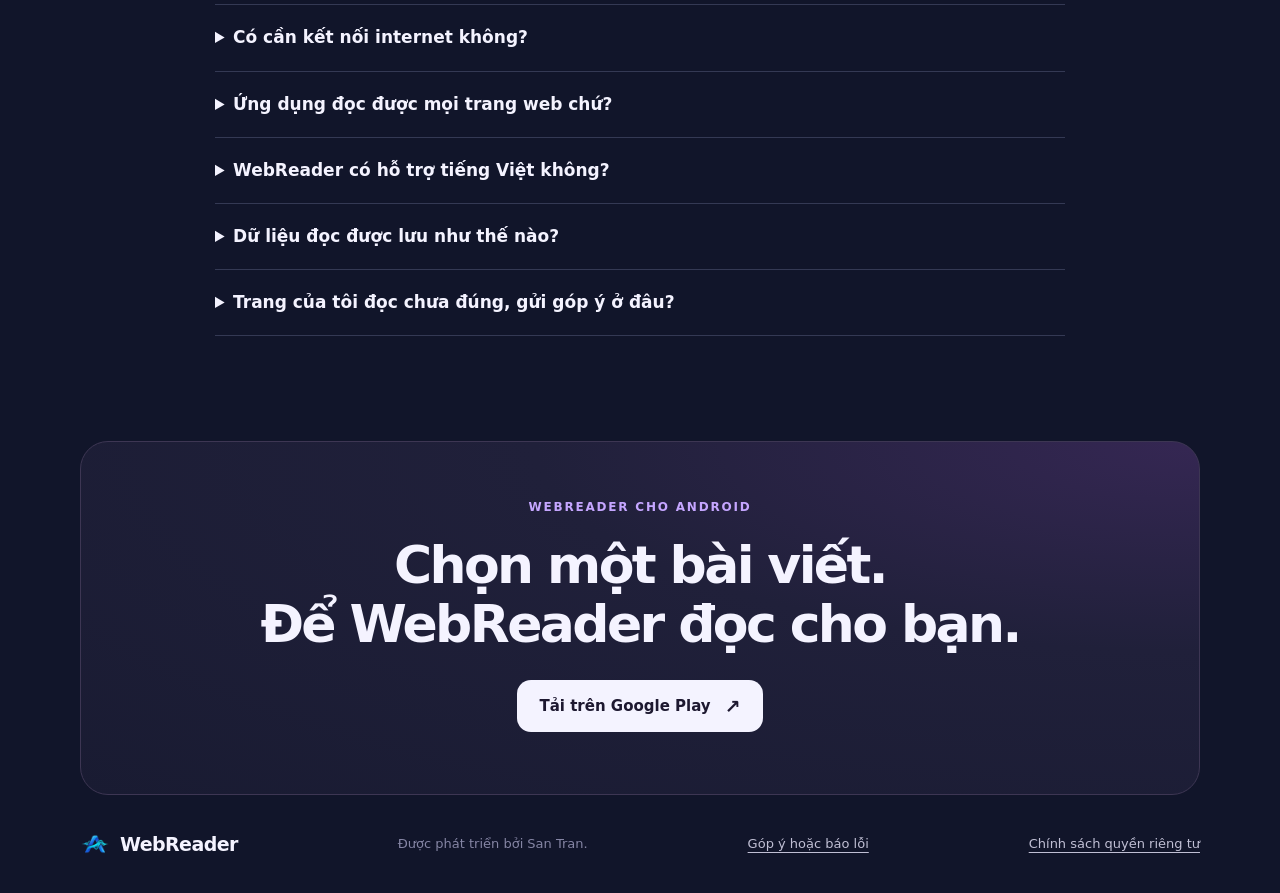
==== commit 92c2ea60: "Add narrated WebReader guides and feedback instructions" ====
--- a/index.html
+++ b/index.html
@@ -30,7 +30,7 @@
       <a class="brand" href="./" aria-label="WebReader trang chủ"><img class="brand-logo" src="assets/app-logo.png" alt="" width="30" height="30"> WebReader</a>
       <nav aria-label="Điều hướng chính">
         <a class="language" href="en-us/" lang="en">English</a>
-        <a class="nav-cta" href="https://play.google.com/store/apps/details?id=com.tripslay.autoreadweb&amp;referrer=utm_source%3Dwebreader_site%26utm_campaign%3Dorganic_listen_articles_2026%26utm_content%3Dvi_page">Tải ứng dụng</a>
+        <a class="nav-cta" href="https://play.google.com/store/apps/details?id=com.tripslay.autoreadweb&amp;referrer=utm_source%3Dwebreader_site%26utm_medium%3Dwebsite%26utm_campaign%3Dorganic_listen_articles_2026%26utm_content%3Dvi_page">Tải ứng dụng</a>
       </nav>
     </header>
 
@@ -40,7 +40,7 @@
           <p class="eyebrow">NGHE WEB THEO CÁCH CỦA BẠN</p>
           <h1>Nghe bài viết trên web.<br><span>Rảnh mắt, rảnh tay.</span></h1>
           <p class="lede">Chia sẻ một đường dẫn vào WebReader. Ứng dụng trích phần nội dung chính và đọc thành tiếng — để bạn nghe khi đi lại, làm việc khác hoặc khóa màn hình.</p>
-          <a class="button" href="https://play.google.com/store/apps/details?id=com.tripslay.autoreadweb&amp;referrer=utm_source%3Dwebreader_site%26utm_campaign%3Dorganic_listen_articles_2026%26utm_content%3Dvi_hero">Tải miễn phí trên Google Play <span aria-hidden="true">↗</span></a>
+          <a class="button" href="https://play.google.com/store/apps/details?id=com.tripslay.autoreadweb&amp;referrer=utm_source%3Dwebreader_site%26utm_medium%3Dwebsite%26utm_campaign%3Dorganic_listen_articles_2026%26utm_content%3Dvi_hero">Tải miễn phí trên Google Play <span aria-hidden="true">↗</span></a>
         </div>
         <figure class="screen hero-screen">
           <img src="assets/vi-home.png" width="1080" height="2400" alt="Màn hình WebReader với ô nhập đường dẫn bài viết và nút bắt đầu đọc" fetchpriority="high">
@@ -68,14 +68,15 @@
             <li>Mở lại trang gần đây trong thư viện.</li>
           </ol>
           <p class="fine-print">Khả năng trích nội dung tùy website; trang cần đăng nhập hoặc chặn truy cập có thể không hoạt động đầy đủ.</p>
-          <a class="button" href="https://play.google.com/store/apps/details?id=com.tripslay.autoreadweb&amp;referrer=utm_source%3Dwebreader_site%26utm_campaign%3Dorganic_listen_articles_2026%26utm_content%3Dvi_demo">Tải WebReader trên Google Play <span aria-hidden="true">↗</span></a>
+          <a class="button" href="https://play.google.com/store/apps/details?id=com.tripslay.autoreadweb&amp;referrer=utm_source%3Dwebreader_site%26utm_medium%3Dwebsite%26utm_campaign%3Dorganic_listen_articles_2026%26utm_content%3Dvi_demo">Tải WebReader trên Google Play <span aria-hidden="true">↗</span></a>
         </div>
         <figure class="video-player">
-          <video controls playsinline preload="none" poster="assets/webreader-vi-demo-poster.png" aria-label="Video demo WebReader dài 15 giây">
-            <source src="assets/webreader-vi-listening-demo.mp4" type="video/mp4">
+          <video controls playsinline preload="none" poster="assets/webreader-vi-demo-poster.png" aria-label="Hướng dẫn WebReader có thuyết minh và phụ đề">
+            <source src="assets/webreader-guide-vi.mp4" type="video/mp4">
+            <track kind="captions" src="assets/webreader-guide-vi.vtt" srclang="vi" label="Tiếng Việt" default>
             <p>Trình duyệt của bạn không hỗ trợ video nhúng.</p>
           </video>
-          <figcaption>Video sử dụng một trang web mẫu.</figcaption>
+          <figcaption>Hướng dẫn minh họa bằng trang mẫu, có thuyết minh tổng hợp và phụ đề. Giọng đọc trong ứng dụng phụ thuộc vào thiết bị.</figcaption>
         </figure>
       </section>
 
@@ -109,7 +110,7 @@
             <li>Xem lịch sử, tiếp tục vị trí trên các trang được hỗ trợ</li>
             <li>Giao diện tiếng Việt và tiếng Anh; dùng giọng đọc có trên thiết bị</li>
           </ul>
-          <a class="text-link" href="https://play.google.com/store/apps/details?id=com.tripslay.autoreadweb&amp;referrer=utm_source%3Dwebreader_site%26utm_campaign%3Dorganic_listen_articles_2026%26utm_content%3Dvi_features">Xem WebReader trên Google Play <span aria-hidden="true">→</span></a>
+          <a class="text-link" href="https://play.google.com/store/apps/details?id=com.tripslay.autoreadweb&amp;referrer=utm_source%3Dwebreader_site%26utm_medium%3Dwebsite%26utm_campaign%3Dorganic_listen_articles_2026%26utm_content%3Dvi_features">Xem WebReader trên Google Play <span aria-hidden="true">→</span></a>
         </div>
       </section>
 
@@ -133,12 +134,13 @@
         <details><summary>Ứng dụng đọc được mọi trang web chứ?</summary><p>Không phải lúc nào cũng vậy. Trang yêu cầu đăng nhập, chặn truy cập hoặc tải nội dung theo cách đặc biệt có thể không trích được đầy đủ.</p></details>
         <details><summary>WebReader có hỗ trợ tiếng Việt không?</summary><p>Có giao diện tiếng Việt và tiếng Anh. Giọng đọc phụ thuộc vào các giọng TTS được cài đặt và hỗ trợ trên thiết bị Android.</p></details>
         <details><summary>Dữ liệu đọc được lưu như thế nào?</summary><p>Lịch sử và tiến độ đọc được lưu trên thiết bị. Google Ads và Firebase có thể xử lý một số dữ liệu thiết bị, hoạt động ứng dụng và chẩn đoán. Đọc <a href="privacy-policy.html">Chính sách quyền riêng tư</a> để biết chi tiết.</p></details>
+        <details><summary>Trang của tôi đọc chưa đúng, gửi góp ý ở đâu?</summary><p>Gửi tên website hoặc URL công khai, phiên bản Android và bước bị lỗi tới <a href="mailto:admin@tripslay.com?subject=WebReader%20feedback">admin@tripslay.com</a>. Không gửi mật khẩu hay đường dẫn riêng tư. <a href="listen-to-web-pages-android/">Xem hướng dẫn bắt đầu nghe</a>.</p></details>
       </section>
 
       <section class="last-cta wrap">
         <p class="eyebrow">WEBREADER CHO ANDROID</p>
         <h2>Chọn một bài viết.<br>Để WebReader đọc cho bạn.</h2>
-        <a class="button button-light" href="https://play.google.com/store/apps/details?id=com.tripslay.autoreadweb&amp;referrer=utm_source%3Dwebreader_site%26utm_campaign%3Dorganic_listen_articles_2026%26utm_content%3Dvi_footer">Tải trên Google Play <span aria-hidden="true">↗</span></a>
+        <a class="button button-light" href="https://play.google.com/store/apps/details?id=com.tripslay.autoreadweb&amp;referrer=utm_source%3Dwebreader_site%26utm_medium%3Dwebsite%26utm_campaign%3Dorganic_listen_articles_2026%26utm_content%3Dvi_footer">Tải trên Google Play <span aria-hidden="true">↗</span></a>
       </section>
     </main>
 
